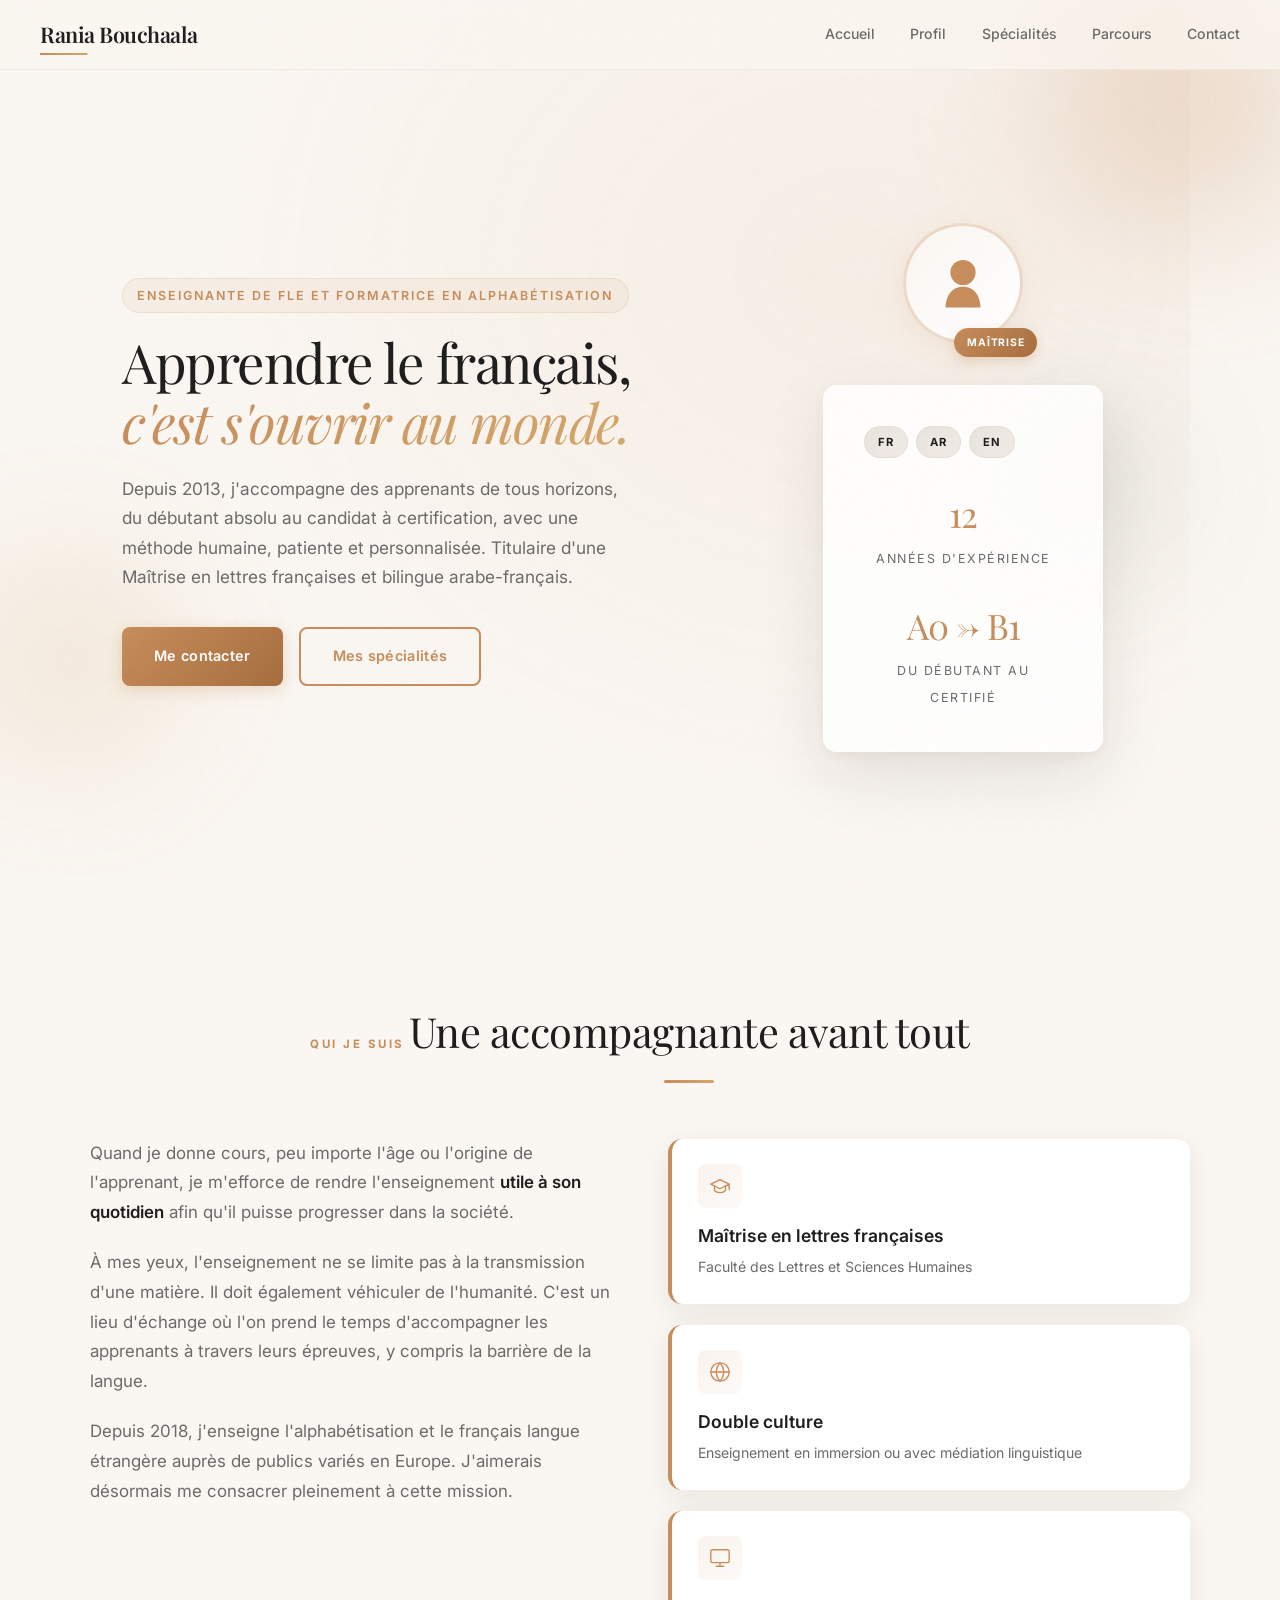
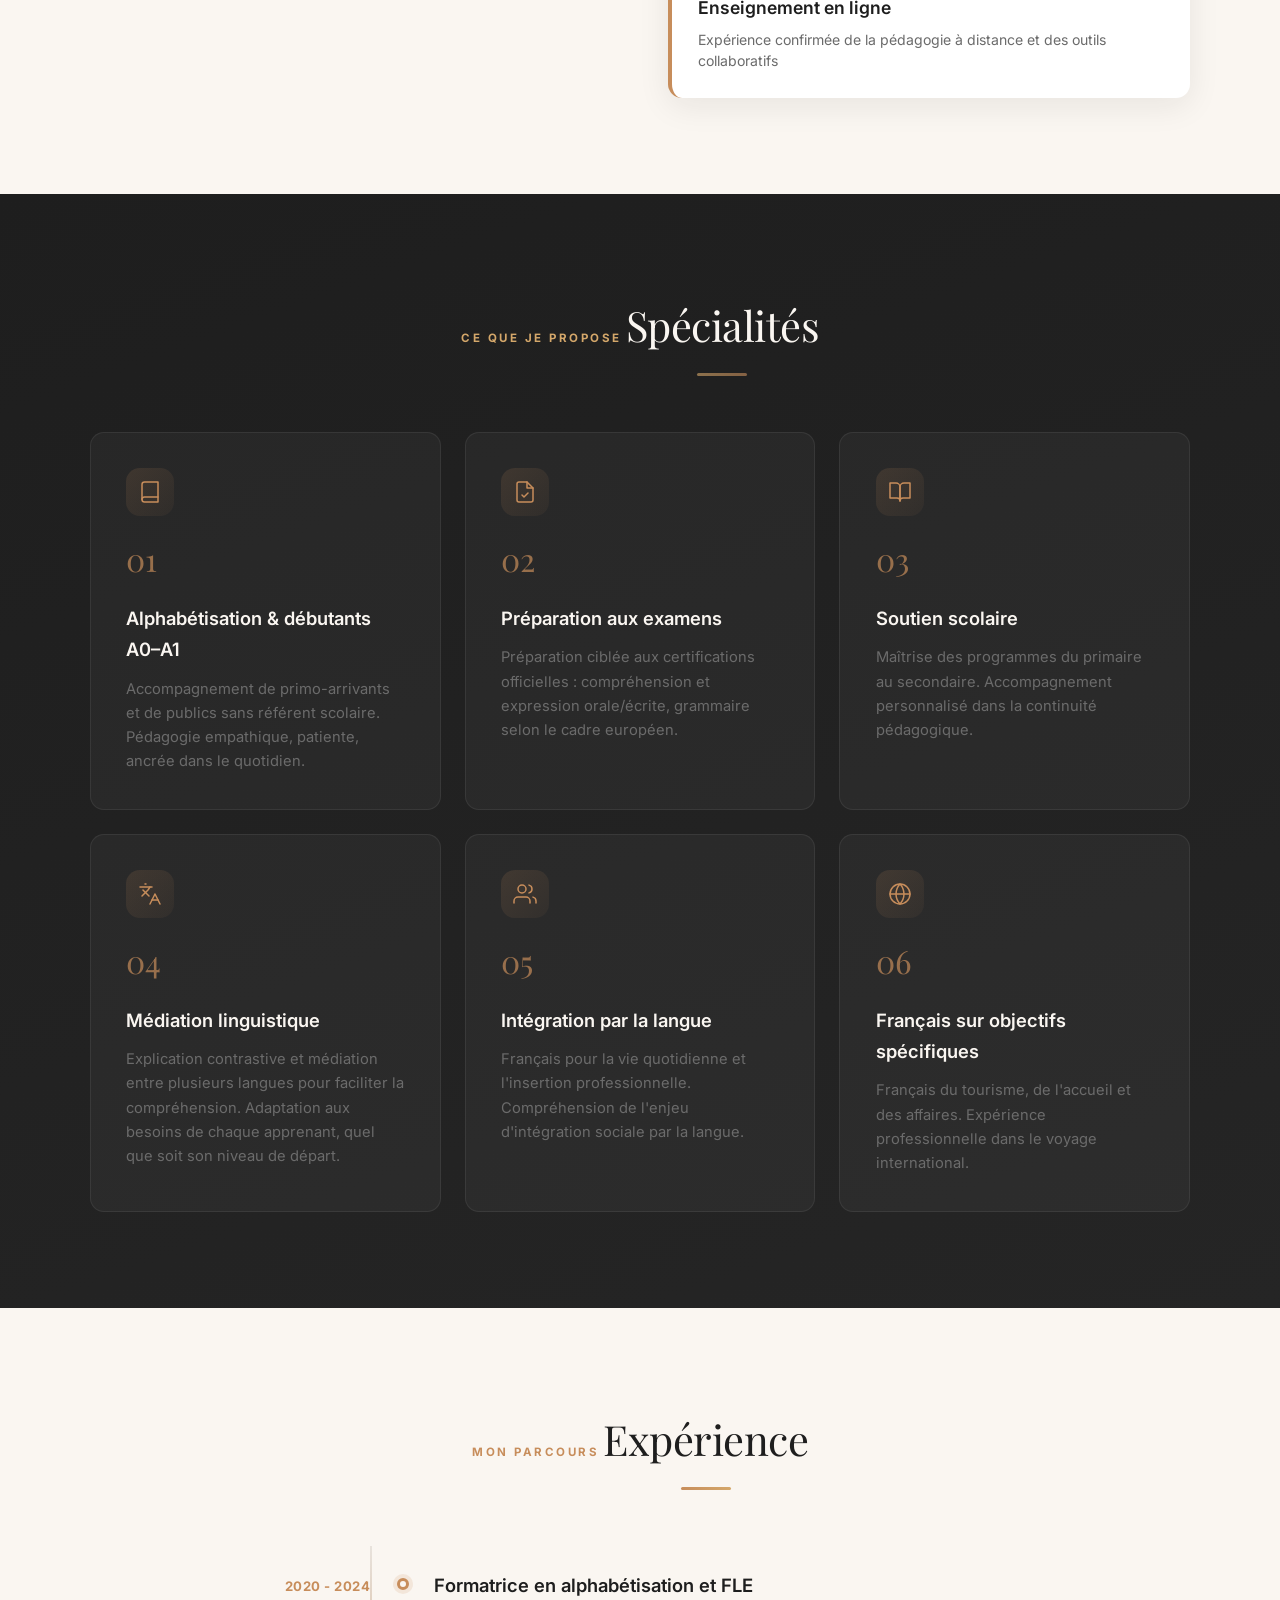
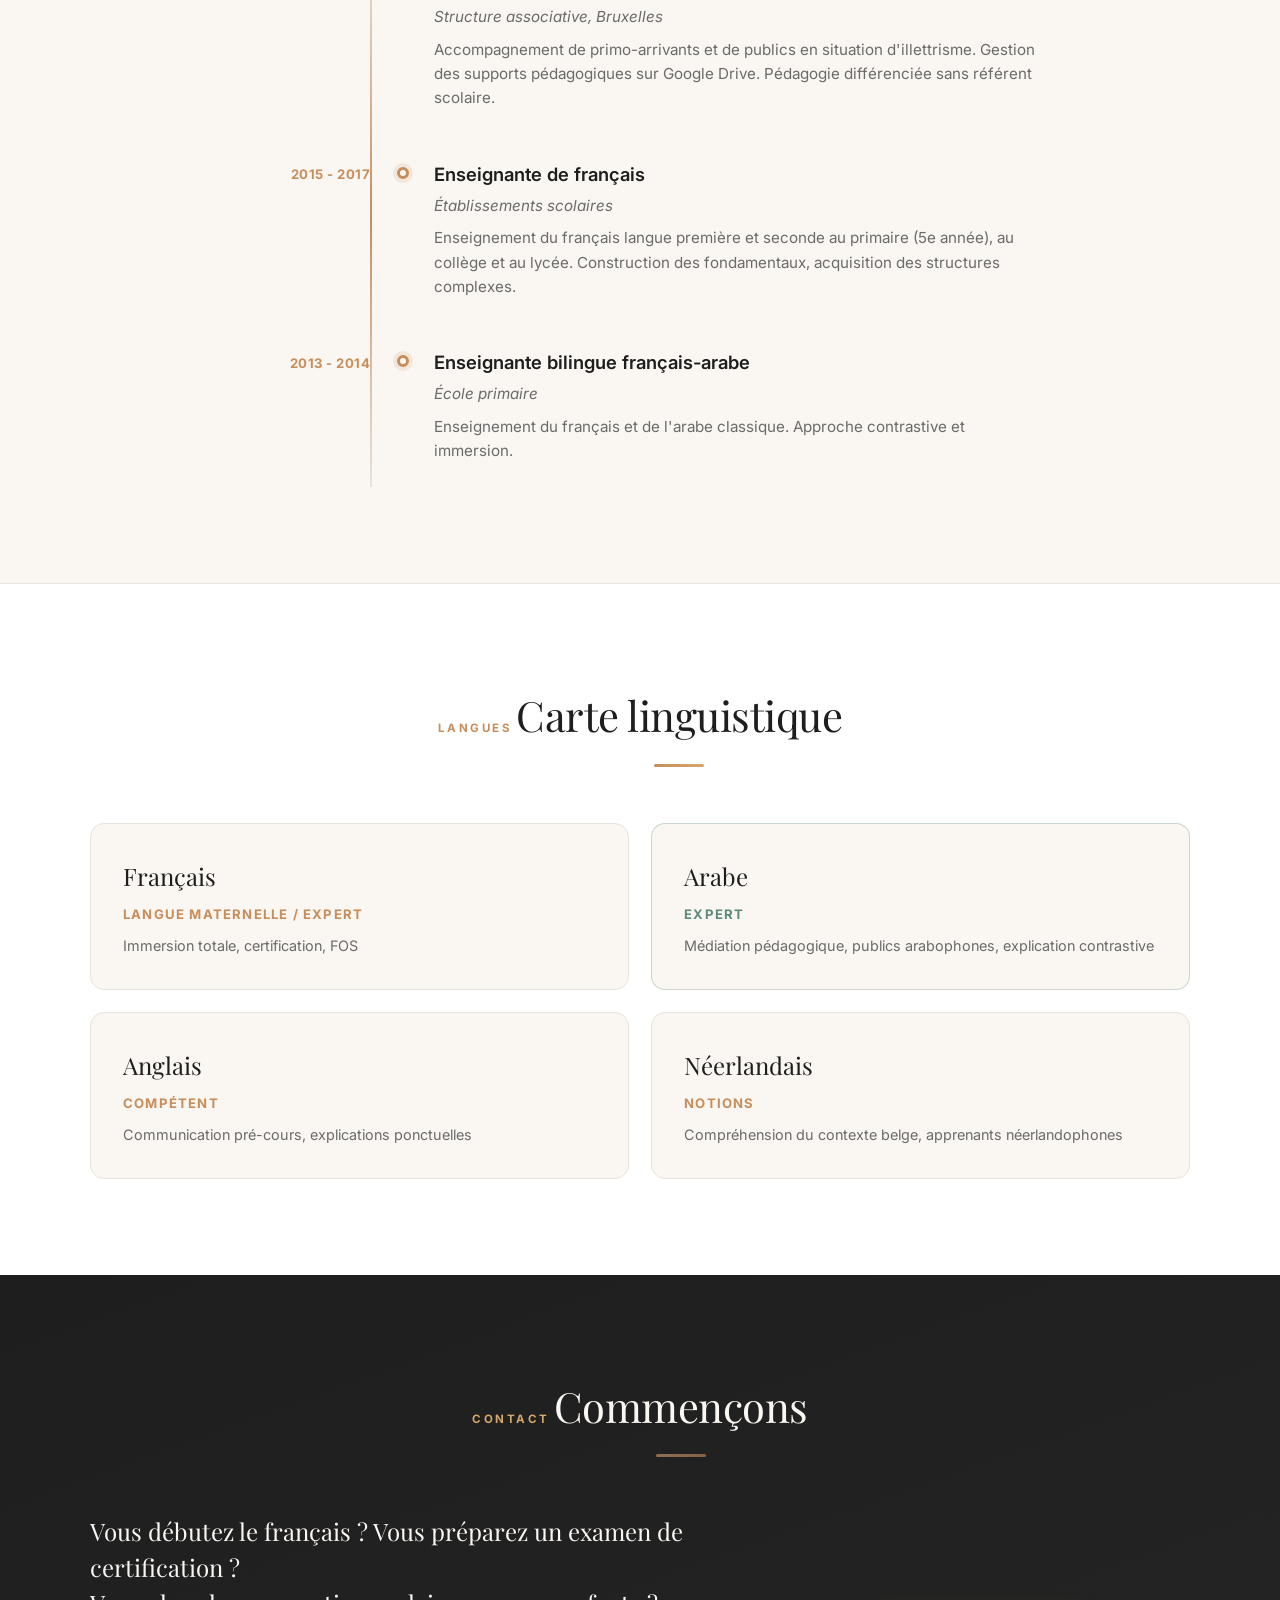
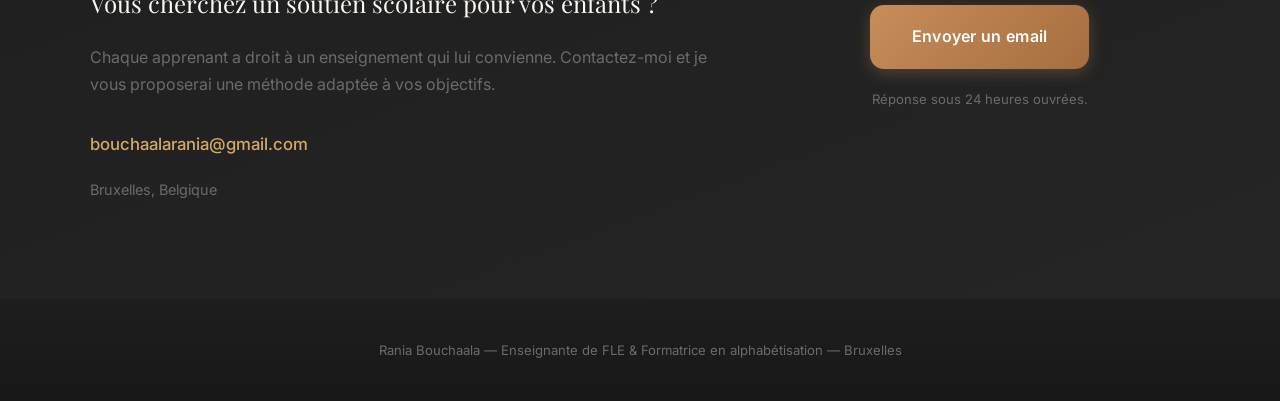
==== index.html @ ceecc2be "Initial commit: site de candidature FLE" ====
<!DOCTYPE html>
<html lang="fr">
<head>
  <meta charset="UTF-8">
  <meta name="viewport" content="width=device-width, initial-scale=1.0">
  <title>Rania Bouchaala | Enseignante FLE & Alphabétisation</title>
  <link rel="stylesheet" href="style.css">
  <link rel="preconnect" href="https://fonts.googleapis.com">
  <link href="https://fonts.googleapis.com/css2?family=Playfair+Display:ital,wght@0,400;0,600;1,400&family=Inter:wght@300;400;500;600;700&display=swap" rel="stylesheet">
</head>
<body>

  <!-- Formes organiques décoratives -->
  <div class="shape shape-1"></div>
  <div class="shape shape-2"></div>
  <div class="shape shape-3"></div>

  <!-- Navigation -->
  <nav class="nav">
    <div class="nav-brand">Rania Bouchaala</div>
    <ul class="nav-links">
      <li><a href="#accueil">Accueil</a></li>
      <li><a href="#profil">Profil</a></li>
      <li><a href="#specialites">Spécialités</a></li>
      <li><a href="#parcours">Parcours</a></li>
      <li><a href="#contact">Contact</a></li>
    </ul>
    <button class="nav-toggle" aria-label="Menu">☰</button>
  </nav>

  <!-- Hero -->
  <header class="hero" id="accueil">
    <div class="hero-content">
      <p class="hero-label">Enseignante de FLE et formatrice en alphabétisation</p>
      <h1 class="hero-title">
        Apprendre le français,<br>
        <span class="hero-accent">c'est s'ouvrir au monde.</span>
      </h1>
      <p class="hero-desc">
        Depuis 2013, j'accompagne des apprenants de tous horizons, du débutant absolu au candidat à certification,
        avec une méthode humaine, patiente et personnalisée. Titulaire d'une Maîtrise en lettres françaises et bilingue arabe-français.
      </p>
      <div class="hero-cta">
        <a href="#contact" class="btn btn-primary">Me contacter</a>
        <a href="#specialites" class="btn btn-secondary">Mes spécialités</a>
      </div>
    </div>
    <div class="hero-visual">
      <div class="avatar-ring">
        <div class="avatar-inner">
          <svg viewBox="0 0 100 100" fill="none" xmlns="http://www.w3.org/2000/svg"><circle cx="50" cy="35" r="18" fill="var(--c-terre)"/><path d="M25 85c0-18 11-30 25-30s25 12 25 30" fill="var(--c-terre)"/></svg>
        </div>
        <div class="avatar-badge">Maîtrise</div>
      </div>
      <div class="hero-card">
        <div class="hero-card-lang">
          <span class="lang-tag">FR</span>
          <span class="lang-tag">AR</span>
          <span class="lang-tag">EN</span>
        </div>
        <div class="hero-card-stat">
          <span class="stat-num">12</span>
          <span class="stat-label">années d'expérience</span>
        </div>
        <div class="hero-card-stat">
          <span class="stat-num">A0 → B1</span>
          <span class="stat-label">du débutant au certifié</span>
        </div>
      </div>
    </div>
  </header>

  <!-- Profil -->
  <section class="section section-light" id="profil">
    <div class="container">
      <div class="section-header">
        <span class="section-tag">Qui je suis</span>
        <h2 class="section-title">Une accompagnante avant tout</h2>
      </div>
      <div class="profil-grid">
        <div class="profil-text">
          <p>
            Quand je donne cours, peu importe l'âge ou l'origine de l'apprenant, je m'efforce de rendre l'enseignement
            <strong>utile à son quotidien</strong> afin qu'il puisse progresser dans la société.
          </p>
          <p>
            À mes yeux, l'enseignement ne se limite pas à la transmission d'une matière. Il doit également véhiculer de l'humanité.
            C'est un lieu d'échange où l'on prend le temps d'accompagner les apprenants à travers leurs épreuves,
            y compris la barrière de la langue.
          </p>
          <p>
            Depuis 2018, j'enseigne l'alphabétisation et le français langue étrangère auprès de publics variés en Europe.
            J'aimerais désormais me consacrer pleinement à cette mission.
          </p>
        </div>
        <div class="profil-highlights">
          <div class="highlight-card">
            <div class="highlight-icon">
            <svg viewBox="0 0 24 24" fill="none" stroke="currentColor" stroke-width="1.5" stroke-linecap="round" stroke-linejoin="round"><path d="M22 10v6M2 10l10-5 10 5-10 5z"/><path d="M6 12v5c3 3 9 3 12 0v-5"/></svg>
          </div>
            <h3>Maîtrise en lettres françaises</h3>
            <p>Faculté des Lettres et Sciences Humaines</p>
          </div>
          <div class="highlight-card">
            <div class="highlight-icon">
            <svg viewBox="0 0 24 24" fill="none" stroke="currentColor" stroke-width="1.5" stroke-linecap="round" stroke-linejoin="round"><circle cx="12" cy="12" r="10"/><path d="M2 12h20"/><path d="M12 2a15.3 15.3 0 0 1 4 10 15.3 15.3 0 0 1-4 10 15.3 15.3 0 0 1-4-10 15.3 15.3 0 0 1 4-10z"/></svg>
          </div>
            <h3>Double culture</h3>
            <p>Enseignement en immersion ou avec médiation linguistique</p>
          </div>
          <div class="highlight-card">
            <div class="highlight-icon">
            <svg viewBox="0 0 24 24" fill="none" stroke="currentColor" stroke-width="1.5" stroke-linecap="round" stroke-linejoin="round"><rect x="2" y="3" width="20" height="14" rx="2"/><path d="M8 21h8"/><path d="M12 17v4"/></svg>
          </div>
            <h3>Enseignement en ligne</h3>
            <p>Expérience confirmée de la pédagogie à distance et des outils collaboratifs</p>
          </div>
        </div>
      </div>
    </div>
  </section>

  <!-- Spécialités -->
  <section class="section section-dark" id="specialites">
    <div class="container">
      <div class="section-header">
        <span class="section-tag section-tag-light">Ce que je propose</span>
        <h2 class="section-title section-title-light">Spécialités</h2>
      </div>
      <div class="specs-grid">
        <div class="spec-card">
          <div class="spec-icon"><svg viewBox="0 0 24 24" fill="none" stroke="currentColor" stroke-width="1.5" stroke-linecap="round" stroke-linejoin="round"><path d="M4 19.5A2.5 2.5 0 0 1 6.5 17H20"/><path d="M6.5 2H20v20H6.5A2.5 2.5 0 0 1 4 19.5v-15A2.5 2.5 0 0 1 6.5 2z"/></svg></div>
          <div class="spec-num">01</div>
          <h3>Alphabétisation & débutants A0–A1</h3>
          <p>Accompagnement de primo-arrivants et de publics sans référent scolaire. Pédagogie empathique, patiente, ancrée dans le quotidien.</p>
        </div>
        <div class="spec-card">
          <div class="spec-icon"><svg viewBox="0 0 24 24" fill="none" stroke="currentColor" stroke-width="1.5" stroke-linecap="round" stroke-linejoin="round"><path d="M14 2H6a2 2 0 0 0-2 2v16a2 2 0 0 0 2 2h12a2 2 0 0 0 2-2V8z"/><polyline points="14 2 14 8 20 8"/><path d="M9 15l2 2 4-4"/></svg></div>
          <div class="spec-num">02</div>
          <h3>Préparation aux examens</h3>
          <p>Préparation ciblée aux certifications officielles : compréhension et expression orale/écrite, grammaire selon le cadre européen.</p>
        </div>
        <div class="spec-card">
          <div class="spec-icon"><svg viewBox="0 0 24 24" fill="none" stroke="currentColor" stroke-width="1.5" stroke-linecap="round" stroke-linejoin="round"><path d="M2 3h6a4 4 0 0 1 4 4v14a3 3 0 0 0-3-3H2z"/><path d="M22 3h-6a4 4 0 0 0-4 4v14a3 3 0 0 1 3-3h7z"/></svg></div>
          <div class="spec-num">03</div>
          <h3>Soutien scolaire</h3>
          <p>Maîtrise des programmes du primaire au secondaire. Accompagnement personnalisé dans la continuité pédagogique.</p>
        </div>
        <div class="spec-card">
          <div class="spec-icon"><svg viewBox="0 0 24 24" fill="none" stroke="currentColor" stroke-width="1.5" stroke-linecap="round" stroke-linejoin="round"><path d="M5 8l6 6"/><path d="M4 14l6-6 2-3"/><path d="M2 5h12"/><path d="M7 2h1"/><path d="M22 22l-5-10-5 10"/><path d="M14 18h6"/></svg></div>
          <div class="spec-num">04</div>
          <h3>Médiation linguistique</h3>
          <p>Explication contrastive et médiation entre plusieurs langues pour faciliter la compréhension. Adaptation aux besoins de chaque apprenant, quel que soit son niveau de départ.</p>
        </div>
        <div class="spec-card">
          <div class="spec-icon"><svg viewBox="0 0 24 24" fill="none" stroke="currentColor" stroke-width="1.5" stroke-linecap="round" stroke-linejoin="round"><path d="M17 21v-2a4 4 0 0 0-4-4H5a4 4 0 0 0-4 4v2"/><circle cx="9" cy="7" r="4"/><path d="M23 21v-2a4 4 0 0 0-3-3.87"/><path d="M16 3.13a4 4 0 0 1 0 7.75"/></svg></div>
          <div class="spec-num">05</div>
          <h3>Intégration par la langue</h3>
          <p>Français pour la vie quotidienne et l'insertion professionnelle. Compréhension de l'enjeu d'intégration sociale par la langue.</p>
        </div>
        <div class="spec-card">
          <div class="spec-icon"><svg viewBox="0 0 24 24" fill="none" stroke="currentColor" stroke-width="1.5" stroke-linecap="round" stroke-linejoin="round"><circle cx="12" cy="12" r="10"/><path d="M2 12h20"/><path d="M12 2a15.3 15.3 0 0 1 4 10 15.3 15.3 0 0 1-4 10 15.3 15.3 0 0 1-4-10 15.3 15.3 0 0 1 4-10z"/></svg></div>
          <div class="spec-num">06</div>
          <h3>Français sur objectifs spécifiques</h3>
          <p>Français du tourisme, de l'accueil et des affaires. Expérience professionnelle dans le voyage international.</p>
        </div>
      </div>
    </div>
  </section>

  <!-- Parcours -->
  <section class="section section-light" id="parcours">
    <div class="container">
      <div class="section-header">
        <span class="section-tag">Mon parcours</span>
        <h2 class="section-title">Expérience</h2>
      </div>
      <div class="timeline">
        <div class="timeline-item">
          <div class="timeline-date">2020 - 2024</div>
          <div class="timeline-content">
            <h3>Formatrice en alphabétisation et FLE</h3>
            <p class="timeline-place">Structure associative, Bruxelles</p>
            <p>Accompagnement de primo-arrivants et de publics en situation d'illettrisme. Gestion des supports pédagogiques sur Google Drive. Pédagogie différenciée sans référent scolaire.</p>
          </div>
        </div>
        <div class="timeline-item">
          <div class="timeline-date">2015 - 2017</div>
          <div class="timeline-content">
            <h3>Enseignante de français</h3>
            <p class="timeline-place">Établissements scolaires</p>
            <p>Enseignement du français langue première et seconde au primaire (5e année), au collège et au lycée. Construction des fondamentaux, acquisition des structures complexes.</p>
          </div>
        </div>
        <div class="timeline-item">
          <div class="timeline-date">2013 - 2014</div>
          <div class="timeline-content">
            <h3>Enseignante bilingue français-arabe</h3>
            <p class="timeline-place">École primaire</p>
            <p>Enseignement du français et de l'arabe classique. Approche contrastive et immersion.</p>
          </div>
        </div>
      </div>
    </div>
  </section>

  <!-- Langues -->
  <section class="section section-alt" id="langues">
    <div class="container">
      <div class="section-header">
        <span class="section-tag">Langues</span>
        <h2 class="section-title">Carte linguistique</h2>
      </div>
      <div class="lang-grid">
        <div class="lang-card lang-native">
          <div class="lang-name">Français</div>
          <div class="lang-level">Langue maternelle / Expert</div>
          <div class="lang-use">Immersion totale, certification, FOS</div>
        </div>
        <div class="lang-card lang-bonus">
          <div class="lang-name">Arabe</div>
          <div class="lang-level">Expert</div>
          <div class="lang-use">Médiation pédagogique, publics arabophones, explication contrastive</div>
        </div>
        <div class="lang-card">
          <div class="lang-name">Anglais</div>
          <div class="lang-level">Compétent</div>
          <div class="lang-use">Communication pré-cours, explications ponctuelles</div>
        </div>
        <div class="lang-card">
          <div class="lang-name">Néerlandais</div>
          <div class="lang-level">Notions</div>
          <div class="lang-use">Compréhension du contexte belge, apprenants néerlandophones</div>
        </div>
      </div>
    </div>
  </section>

  <!-- Contact -->
  <section class="section section-dark" id="contact">
    <div class="container">
      <div class="section-header">
        <span class="section-tag section-tag-light">Contact</span>
        <h2 class="section-title section-title-light">Commençons</h2>
      </div>
      <div class="contact-grid">
        <div class="contact-info">
          <p class="contact-lead">
            Vous débutez le français ? Vous préparez un examen de certification ?<br>
            Vous cherchez un soutien scolaire pour vos enfants ?
          </p>
          <p class="contact-body">
            Chaque apprenant a droit à un enseignement qui lui convienne. Contactez-moi
            et je vous proposerai une méthode adaptée à vos objectifs.
          </p>
          <div class="contact-details">
            <a href="mailto:bouchaalarania@gmail.com" class="contact-link">bouchaalarania@gmail.com</a>
            <span class="contact-location">Bruxelles, Belgique</span>
          </div>
        </div>
        <div class="contact-cta">
          <a href="mailto:bouchaalarania@gmail.com" class="btn btn-primary btn-large">Envoyer un email</a>
          <p class="contact-note">Réponse sous 24 heures ouvrées.</p>
        </div>
      </div>
    </div>
  </section>

  <footer class="footer">
    <p>Rania Bouchaala — Enseignante de FLE & Formatrice en alphabétisation — Bruxelles</p>
  </footer>

  <script src="script.js"></script>
</body>
</html>
---- style.css ----
/* ============================================
   DESIGN SYSTEM v2 — Rania Bouchaala FLE
   Direction : Chaleureux, académique, ouvert
   Palette : Ocre, terre, crème, charbon
   Améliorations : animations, glassmorphism,
   ombres teintées, micro-interactions, focus
   ============================================ */

/* --- Variables --- */
:root {
  --c-creme:      #FAF6F1;
  --c-blanc:      #FFFFFF;
  --c-terre:      #C78D5B;
  --c-terre-dark: #A66D3E;
  --c-ocre:       #D4A76A;
  --c-charbon:    #1E1E1E;
  --c-gris:       #6B6B6B;
  --c-gris-light: #E8E3DD;
  --c-arabe:      #5B8C7A;

  --font-serif:   'Playfair Display', Georgia, serif;
  --font-sans:    'Inter', system-ui, sans-serif;

  --radius:       14px;
  --radius-sm:    8px;
  --shadow:       0 8px 32px rgba(30,30,30,0.08);
  --shadow-hover: 0 16px 48px rgba(199,141,91,0.15);
  --shadow-dark:  0 8px 32px rgba(0,0,0,0.25);
  --max-w:        1100px;

  --ease-out:     cubic-bezier(0.25, 1, 0.5, 1);
  --ease-spring:  cubic-bezier(0.34, 1.56, 0.64, 1);
}

/* --- Reset & base --- */
*, *::before, *::after { box-sizing: border-box; margin: 0; padding: 0; }
html { scroll-behavior: smooth; }
body {
  font-family: var(--font-sans);
  color: var(--c-charbon);
  background: var(--c-creme);
  line-height: 1.7;
  font-size: 16px;
  -webkit-font-smoothing: antialiased;
  -moz-osx-font-smoothing: grayscale;
}
body::before {
  content: ''; position: fixed; top: 0; left: 0; width: 100%; height: 100%;
  background-image: url("data:image/svg+xml,%3Csvg viewBox='0 0 256 256' xmlns='http://www.w3.org/2000/svg'%3E%3Cfilter id='n'%3E%3CfeTurbulence type='fractalNoise' baseFrequency='0.65' numOctaves='3' stitchTiles='stitch'/%3E%3C/filter%3E%3Crect width='100%25' height='100%25' filter='url(%23n)' opacity='0.03'/%3E%3C/svg%3E");
  pointer-events: none; z-index: 9999; opacity: 0.4;
}
img { max-width: 100%; display: block; }
a { color: inherit; text-decoration: none; }
ul { list-style: none; }

/* Séparateurs de section */
.section-light + .section-alt,
.section-alt + .section-light { border-top: 1px solid var(--c-gris-light); }

/* --- Animations d'entrée (utilisées par le JS) --- */
.fade-in {
  opacity: 0;
  transform: translateY(30px);
  transition: opacity 0.8s var(--ease-out), transform 0.8s var(--ease-out);
}
.fade-in.visible { opacity: 1; transform: translateY(0); }

.stagger-1 { transition-delay: 0.1s; }
.stagger-2 { transition-delay: 0.2s; }
.stagger-3 { transition-delay: 0.3s; }
.stagger-4 { transition-delay: 0.4s; }
.stagger-5 { transition-delay: 0.5s; }

/* --- Navigation (glassmorphism amélioré) --- */
.nav {
  position: fixed; top: 0; left: 0; width: 100%; z-index: 100;
  display: flex; align-items: center; justify-content: space-between;
  padding: 1rem 2.5rem;
  background: rgba(250,246,241,0.75);
  backdrop-filter: blur(16px) saturate(1.4);
  -webkit-backdrop-filter: blur(16px) saturate(1.4);
  border-bottom: 1px solid rgba(232,227,221,0.6);
  transition: box-shadow 0.3s, background 0.3s;
}
.nav.scrolled {
  background: rgba(250,246,241,0.92);
  box-shadow: 0 2px 20px rgba(30,30,30,0.06);
}
.nav-brand {
  font-family: var(--font-serif); font-size: 1.35rem; font-weight: 600;
  color: var(--c-charbon); letter-spacing: -0.5px;
  position: relative;
}
.nav-brand::after {
  content: ''; position: absolute; bottom: -2px; left: 0; width: 100%; height: 2px;
  background: linear-gradient(90deg, var(--c-terre), var(--c-ocre));
  transform: scaleX(0.3); transform-origin: left;
  transition: transform 0.4s var(--ease-out);
}
.nav-brand:hover::after { transform: scaleX(1); }

.nav-links { display: flex; gap: 2.2rem; align-items: center; }
.nav-links a {
  font-size: 0.88rem; font-weight: 500; color: var(--c-gris);
  position: relative; transition: color 0.3s var(--ease-out);
  padding: 0.4rem 0;
}
.nav-links a::after {
  content: ''; position: absolute; bottom: 0; left: 0; width: 0; height: 2px;
  background: linear-gradient(90deg, var(--c-terre), var(--c-ocre));
  border-radius: 2px;
  transition: width 0.35s var(--ease-out);
}
.nav-links a:hover,
.nav-links a:focus-visible { color: var(--c-terre); outline: none; }
.nav-links a:hover::after,
.nav-links a:focus-visible::after { width: 100%; }

.nav-toggle { display: none; font-size: 1.5rem; background: none; border: none; cursor: pointer; color: var(--c-charbon); }

/* --- Formes organiques décoratives --- */
.shape {
  position: fixed; border-radius: 50%; filter: blur(60px);
  pointer-events: none; z-index: -1; opacity: 0.35;
  animation: floatShape 20s ease-in-out infinite;
}
.shape-1 {
  width: 400px; height: 400px;
  background: radial-gradient(circle, var(--c-terre), transparent 70%);
  top: -100px; right: -100px; animation-delay: 0s;
}
.shape-2 {
  width: 300px; height: 300px;
  background: radial-gradient(circle, var(--c-ocre), transparent 70%);
  bottom: 10%; left: -80px; animation-delay: -7s;
  opacity: 0.25;
}
.shape-3 {
  width: 250px; height: 250px;
  background: radial-gradient(circle, var(--c-arabe), transparent 70%);
  top: 40%; right: 5%; animation-delay: -14s;
  opacity: 0.15;
}
@keyframes floatShape {
  0%, 100% { transform: translate(0, 0) scale(1); }
  33% { transform: translate(30px, -20px) scale(1.05); }
  66% { transform: translate(-20px, 15px) scale(0.95); }
}

/* --- Avatar stylisé --- */
.avatar-ring {
  position: relative; width: 140px; height: 140px; margin: 0 auto 2rem;
  display: flex; align-items: center; justify-content: center;
}
.avatar-inner {
  width: 120px; height: 120px; border-radius: 50%;
  background: linear-gradient(135deg, var(--c-creme), var(--c-blanc));
  border: 3px solid rgba(199,141,91,0.3);
  display: flex; align-items: center; justify-content: center;
  overflow: hidden; box-shadow: 0 8px 32px rgba(199,141,91,0.15);
  transition: transform 0.5s var(--ease-out), box-shadow 0.5s;
}
.avatar-inner svg { width: 70px; height: 70px; }
.avatar-inner:hover { transform: scale(1.05); box-shadow: 0 12px 40px rgba(199,141,91,0.25); }
.avatar-badge {
  position: absolute; bottom: -4px; right: -4px;
  background: linear-gradient(135deg, var(--c-terre), var(--c-terre-dark));
  color: var(--c-blanc); font-size: 0.65rem; font-weight: 700;
  text-transform: uppercase; letter-spacing: 0.8px;
  padding: 0.35rem 0.8rem; border-radius: 20px;
  box-shadow: 0 4px 12px rgba(199,141,91,0.3);
  animation: pulseBadge 3s ease-in-out infinite;
}
@keyframes pulseBadge {
  0%, 100% { transform: scale(1); }
  50% { transform: scale(1.05); }
}

/* --- Hero (gradient subtil + animations) --- */
.hero {
  min-height: 100vh; display: flex; align-items: center; justify-content: center;
  padding: 8rem 2rem 4rem; gap: 4rem; max-width: var(--max-w); margin: 0 auto;
  position: relative;
}
.hero::before {
  content: ''; position: absolute; top: 0; left: 50%; transform: translateX(-50%);
  width: 100%; max-width: 1400px; height: 100%;
  background: radial-gradient(ellipse at 70% 30%, rgba(199,141,91,0.07) 0%, transparent 60%);
  pointer-events: none; z-index: -1;
}
.hero-content { flex: 1.2; }
.hero-label {
  display: inline-block; font-size: 0.78rem; font-weight: 600; text-transform: uppercase;
  letter-spacing: 2px; color: var(--c-terre); margin-bottom: 1.2rem;
  padding: 0.35rem 0.9rem; border-radius: 20px;
  background: rgba(199,141,91,0.08); border: 1px solid rgba(199,141,91,0.15);
  opacity: 0; transform: translateY(20px);
  animation: heroReveal 0.8s var(--ease-out) 0.2s forwards;
}
.hero-title {
  font-family: var(--font-serif); font-size: 3.4rem; font-weight: 400;
  line-height: 1.1; letter-spacing: -1.5px; margin-bottom: 1.4rem;
  opacity: 0; transform: translateY(30px);
  animation: heroReveal 1s var(--ease-out) 0.4s forwards;
}
.hero-accent {
  color: var(--c-terre); font-style: italic;
  background: linear-gradient(120deg, var(--c-terre) 0%, var(--c-ocre) 100%);
  -webkit-background-clip: text;
  background-clip: text;
  -webkit-text-fill-color: transparent;
}
.hero-desc {
  font-size: 1.08rem; color: var(--c-gris); max-width: 520px; margin-bottom: 2.2rem; line-height: 1.7;
  opacity: 0; transform: translateY(20px);
  animation: heroReveal 0.8s var(--ease-out) 0.7s forwards;
}
.hero-cta {
  display: flex; gap: 1rem; flex-wrap: wrap;
  opacity: 0; transform: translateY(20px);
  animation: heroReveal 0.8s var(--ease-out) 0.9s forwards;
}
@keyframes heroReveal {
  to { opacity: 1; transform: translateY(0); }
}

.hero-visual {
  flex: 0.8; display: flex; justify-content: center; flex-direction: column; align-items: center;
  opacity: 0; transform: translateY(40px) scale(0.95);
  animation: heroVisualIn 1.2s var(--ease-out) 0.5s forwards;
}
@keyframes heroVisualIn {
  to { opacity: 1; transform: translateY(0) scale(1); }
}

.hero-card {
  background: rgba(255,255,255,0.85); border-radius: var(--radius);
  padding: 2.5rem; width: 280px;
  display: flex; flex-direction: column; gap: 1.6rem;
  backdrop-filter: blur(12px);
  border: 1px solid rgba(255,255,255,0.6);
  box-shadow: 0 24px 64px rgba(30,30,30,0.1), 0 4px 12px rgba(199,141,91,0.08);
  transition: transform 0.5s var(--ease-out), box-shadow 0.5s var(--ease-out);
}
.hero-card:hover {
  transform: translateY(-6px) rotate(1deg);
  box-shadow: 0 32px 80px rgba(30,30,30,0.12), 0 6px 16px rgba(199,141,91,0.12);
}
.hero-card-lang { display: flex; gap: 0.5rem; }
.lang-tag {
  font-size: 0.7rem; font-weight: 700; text-transform: uppercase; letter-spacing: 1.2px;
  padding: 0.35rem 0.8rem; border-radius: 20px;
  background: linear-gradient(135deg, var(--c-gris-light), #f0ebe5);
  color: var(--c-charbon); border: 1px solid rgba(199,141,91,0.1);
  transition: transform 0.2s var(--ease-spring), box-shadow 0.2s;
}
.lang-tag:hover { transform: scale(1.08); box-shadow: 0 2px 8px rgba(199,141,91,0.15); }
.hero-card-stat { text-align: center; }
.stat-num { display: block; font-family: var(--font-serif); font-size: 2.2rem; color: var(--c-terre); letter-spacing: -1px; }
.stat-label { font-size: 0.78rem; color: var(--c-gris); text-transform: uppercase; letter-spacing: 1.5px; margin-top: 0.3rem; }

/* --- Boutons (interactions enrichies) --- */
.btn {
  display: inline-flex; align-items: center; justify-content: center; gap: 0.5rem;
  padding: 0.95rem 2rem; border-radius: var(--radius-sm);
  font-size: 0.9rem; font-weight: 600; letter-spacing: 0.3px;
  transition: all 0.35s var(--ease-out); cursor: pointer; border: none;
  position: relative; overflow: hidden;
}
.btn::before {
  content: ''; position: absolute; top: 0; left: 0; width: 100%; height: 100%;
  background: linear-gradient(120deg, transparent, rgba(255,255,255,0.2), transparent);
  transform: translateX(-100%);
  transition: transform 0.6s var(--ease-out);
}
.btn:hover::before { transform: translateX(100%); }
.btn:hover { transform: translateY(-3px); }
.btn:focus-visible { outline: 2px solid var(--c-terre); outline-offset: 3px; }

.btn-primary {
  background: linear-gradient(135deg, var(--c-terre), var(--c-terre-dark));
  color: var(--c-blanc); box-shadow: 0 4px 16px rgba(199,141,91,0.3);
}
.btn-primary:hover { box-shadow: 0 8px 28px rgba(199,141,91,0.4); }

.btn-secondary {
  background: transparent; color: var(--c-terre);
  border: 2px solid var(--c-terre);
}
.btn-secondary:hover { background: var(--c-terre); color: var(--c-blanc); box-shadow: 0 4px 16px rgba(199,141,91,0.2); }

.btn-large { padding: 1.15rem 2.6rem; font-size: 1rem; border-radius: var(--radius); }

/* --- Sections (espaces et séparateurs) --- */
.section { padding: 6rem 2rem; position: relative; }
.section-light { background: var(--c-creme); }
.section-dark {
  background: linear-gradient(160deg, #1E1E1E 0%, #252525 100%);
  color: var(--c-creme);
}
.section-alt { background: var(--c-blanc); }
.container { max-width: var(--max-w); margin: 0 auto; }

.section-header { text-align: center; margin-bottom: 3.5rem; }
.section-tag {
  display: inline-block; font-size: 0.72rem; font-weight: 700; text-transform: uppercase;
  letter-spacing: 2.5px; color: var(--c-terre); margin-bottom: 0.8rem;
}
.section-tag-light { color: var(--c-ocre); }
.section-title {
  font-family: var(--font-serif); font-size: 2.6rem; font-weight: 400; letter-spacing: -0.5px;
  position: relative; display: inline-block;
}
.section-title::after {
  content: ''; display: block; width: 50px; height: 3px;
  background: linear-gradient(90deg, var(--c-terre), var(--c-ocre));
  border-radius: 3px; margin: 0.8rem auto 0;
}
.section-title-light { color: var(--c-creme); }
.section-title-light::after { background: linear-gradient(90deg, var(--c-ocre), var(--c-terre)); opacity: 0.6; }

/* --- Profil (grille + cartes) --- */
.profil-grid { display: grid; grid-template-columns: 1fr 1fr; gap: 3.5rem; align-items: start; }
.profil-text p { margin-bottom: 1.3rem; font-size: 1.06rem; color: var(--c-gris); line-height: 1.75; }
.profil-text p strong { color: var(--c-charbon); font-weight: 600; }
.profil-highlights { display: flex; flex-direction: column; gap: 1.3rem; }
.highlight-card {
  background: var(--c-blanc); border-radius: var(--radius); padding: 1.6rem;
  border-left: 4px solid var(--c-terre);
  box-shadow: var(--shadow);
  transition: transform 0.4s var(--ease-out), box-shadow 0.4s var(--ease-out);
}
.highlight-card:hover {
  transform: translateX(6px) translateY(-2px);
  box-shadow: var(--shadow-hover);
}
.highlight-icon {
  width: 44px; height: 44px; margin-bottom: 0.8rem;
  display: flex; align-items: center; justify-content: center;
  background: linear-gradient(135deg, rgba(199,141,91,0.1), rgba(199,141,91,0.05));
  border-radius: var(--radius-sm); color: var(--c-terre);
  transition: transform 0.4s var(--ease-out), background 0.4s;
}
.highlight-icon svg { width: 22px; height: 22px; }
.highlight-card:hover .highlight-icon {
  transform: rotate(-5deg) scale(1.1);
  background: linear-gradient(135deg, var(--c-terre), var(--c-terre-dark));
  color: var(--c-blanc);
}
.highlight-card h3 { font-size: 1.1rem; font-weight: 600; margin-bottom: 0.35rem; color: var(--c-charbon); }
.highlight-card p { font-size: 0.88rem; color: var(--c-gris); line-height: 1.55; }

/* --- Spécialités (cartes avec hover riche) --- */
.specs-grid { display: grid; grid-template-columns: repeat(3, 1fr); gap: 1.5rem; }
.spec-card {
  background: rgba(255,255,255,0.04);
  border: 1px solid rgba(255,255,255,0.07);
  border-radius: var(--radius); padding: 2.2rem;
  transition: all 0.4s var(--ease-out);
  position: relative; overflow: hidden;
}
.spec-card::before {
  content: ''; position: absolute; top: 0; left: 0; width: 100%; height: 3px;
  background: linear-gradient(90deg, var(--c-terre), var(--c-ocre));
  transform: scaleX(0); transform-origin: left;
  transition: transform 0.4s var(--ease-out);
}
.spec-card:hover::before { transform: scaleX(1); }
.spec-card:hover {
  transform: translateY(-6px);
  background: rgba(255,255,255,0.07);
  border-color: rgba(255,255,255,0.12);
  box-shadow: 0 20px 48px rgba(0,0,0,0.15);
}
.spec-num {
  font-family: var(--font-serif); font-size: 2rem; color: var(--c-terre);
  margin-bottom: 1rem; display: block; opacity: 0.7;
  transition: opacity 0.3s, transform 0.3s var(--ease-out);
}
.spec-card:hover .spec-num { opacity: 1; transform: scale(1.1); }
.spec-icon {
  width: 48px; height: 48px; margin-bottom: 1rem;
  display: flex; align-items: center; justify-content: center;
  background: linear-gradient(135deg, rgba(199,141,91,0.15), rgba(199,141,91,0.05));
  border-radius: 14px; color: var(--c-terre);
  transition: all 0.4s var(--ease-out);
}
.spec-icon svg { width: 24px; height: 24px; }
.spec-card:hover .spec-icon {
  background: linear-gradient(135deg, var(--c-terre), var(--c-terre-dark));
  color: var(--c-blanc); transform: rotate(-8deg) scale(1.1);
  box-shadow: 0 8px 20px rgba(199,141,91,0.3);
}
.spec-card h3 { font-size: 1.15rem; font-weight: 600; margin-bottom: 0.7rem; color: var(--c-creme); }
.spec-card p { font-size: 0.92rem; color: var(--c-gris); line-height: 1.65; }

/* --- Timeline (connecteur vertical + points animés) --- */
.timeline { display: flex; flex-direction: column; gap: 0; max-width: 800px; margin: 0 auto; position: relative; }
.timeline::before {
  content: ''; position: absolute; left: 130px; top: 0; bottom: 0; width: 2px;
  background: linear-gradient(180deg, var(--c-gris-light), var(--c-terre) 50%, var(--c-gris-light));
}
.timeline-item {
  display: flex; gap: 2rem; align-items: flex-start; padding: 1.5rem 0;
  position: relative;
}
.timeline-date {
  flex: 0 0 130px; font-size: 0.82rem; font-weight: 700; color: var(--c-terre);
  text-align: right; padding-top: 0.3rem; letter-spacing: 0.5px;
}
.timeline-content {
  flex: 1; padding-left: 2rem; position: relative;
}
.timeline-content::before {
  content: ''; position: absolute; left: -5px; top: 0.5rem; width: 12px; height: 12px;
  background: var(--c-creme); border: 3px solid var(--c-terre); border-radius: 50%;
  box-shadow: 0 0 0 4px rgba(199,141,91,0.15);
  transition: all 0.3s var(--ease-spring);
}
.timeline-item:hover .timeline-content::before {
  background: var(--c-terre); box-shadow: 0 0 0 6px rgba(199,141,91,0.2);
  transform: scale(1.2);
}
.timeline-content h3 { font-size: 1.15rem; font-weight: 600; margin-bottom: 0.25rem; color: var(--c-charbon); }
.timeline-place { font-size: 0.85rem; color: var(--c-gris); margin-bottom: 0.5rem; font-style: italic; }
.timeline-content p { font-size: 0.95rem; color: var(--c-gris); line-height: 1.6; }

/* --- Langues (cartes avec accent coloré) --- */
.lang-grid { display: grid; grid-template-columns: repeat(2, 1fr); gap: 1.4rem; }
.lang-card {
  background: var(--c-creme); border-radius: var(--radius); padding: 2rem;
  border: 1px solid var(--c-gris-light);
  transition: all 0.4s var(--ease-out);
  position: relative;
}
.lang-card::after {
  content: ''; position: absolute; bottom: 0; left: 50%; transform: translateX(-50%) scaleX(0);
  width: 80%; height: 3px; border-radius: 3px;
  background: linear-gradient(90deg, var(--c-terre), var(--c-ocre));
  transition: transform 0.4s var(--ease-out);
}
.lang-card:hover::after { transform: translateX(-50%) scaleX(1); }
.lang-card:hover {
  box-shadow: var(--shadow-hover);
  transform: translateY(-4px);
  border-color: rgba(199,141,91,0.2);
}
.lang-name { font-family: var(--font-serif); font-size: 1.5rem; margin-bottom: 0.4rem; }
.lang-level { font-size: 0.82rem; font-weight: 700; color: var(--c-terre); text-transform: uppercase; letter-spacing: 1.2px; margin-bottom: 0.6rem; }
.lang-use { font-size: 0.9rem; color: var(--c-gris); line-height: 1.5; }
.lang-bonus { border-color: rgba(91,140,122,0.3); }
.lang-bonus::after { background: linear-gradient(90deg, var(--c-arabe), #7db5a3); }
.lang-bonus .lang-level { color: var(--c-arabe); }

/* --- Contact --- */
.contact-grid { display: grid; grid-template-columns: 1.2fr 0.8fr; gap: 3rem; align-items: center; }
.contact-lead { font-family: var(--font-serif); font-size: 1.5rem; color: var(--c-creme); margin-bottom: 1.4rem; line-height: 1.5; }
.contact-body { font-size: 1rem; color: var(--c-gris); margin-bottom: 2rem; line-height: 1.7; }
.contact-details { display: flex; flex-direction: column; gap: 0.7rem; }
.contact-link {
  font-size: 1.05rem; color: var(--c-ocre); font-weight: 500;
  transition: color 0.3s; position: relative; display: inline-block; width: fit-content;
}
.contact-link::after {
  content: ''; position: absolute; bottom: -3px; left: 0; width: 0; height: 2px;
  background: linear-gradient(90deg, var(--c-ocre), var(--c-terre));
  border-radius: 2px; transition: width 0.4s var(--ease-out);
}
.contact-link:hover { color: var(--c-creme); }
.contact-link:hover::after { width: 100%; }
.contact-location { font-size: 0.9rem; color: var(--c-gris); margin-top: 0.5rem; display: flex; align-items: center; gap: 0.4rem; }
.contact-cta { text-align: center; }
.contact-note { font-size: 0.82rem; color: var(--c-gris); margin-top: 1.2rem; }

/* --- Footer --- */
.footer {
  text-align: center; padding: 2.5rem 2rem; font-size: 0.82rem; color: var(--c-gris);
  background: linear-gradient(180deg, #1E1E1E, #181818);
  border-top: 1px solid rgba(255,255,255,0.04);
}

/* --- Responsive --- */
@media (max-width: 900px) {
  .hero { flex-direction: column; text-align: center; padding-top: 6rem; }
  .hero-desc { margin: 0 auto 2rem; }
  .hero-visual { order: -1; }
  .profil-grid { grid-template-columns: 1fr; gap: 2.5rem; }
  .specs-grid { grid-template-columns: 1fr; }
  .contact-grid { grid-template-columns: 1fr; text-align: center; }
  .contact-details { align-items: center; }
  .lang-grid { grid-template-columns: 1fr; }
  .timeline::before { left: 0; }
  .timeline-item { padding-left: 1.5rem; }
  .timeline-date { text-align: left; flex: 0 0 auto; margin-bottom: 0.3rem; }
}

@media (max-width: 700px) {
  .nav { padding: 1rem 1.5rem; }
  .nav-links {
    display: none; position: absolute; top: 100%; left: 0; width: 100%;
    flex-direction: column; background: rgba(250,246,241,0.97);
    backdrop-filter: blur(16px); padding: 1.5rem 2rem;
    border-bottom: 1px solid var(--c-gris-light); gap: 1.2rem;
    box-shadow: 0 10px 30px rgba(0,0,0,0.08);
  }
  .nav-links.active { display: flex; animation: slideDown 0.3s var(--ease-out); }
  @keyframes slideDown {
    from { opacity: 0; transform: translateY(-10px); }
    to   { opacity: 1; transform: translateY(0); }
  }
  .nav-toggle { display: block; }
  .hero-title { font-size: 2.4rem; }
  .section-title { font-size: 1.9rem; }
  .section { padding: 4rem 1.5rem; }
  .hero { padding: 6rem 1.5rem 3rem; }
  .timeline-content { padding-left: 1.5rem; }
  .timeline-content::before { left: -4px; width: 10px; height: 10px; }
}

/* Accessibilité : réduire les animations si l'utilisateur le préfère */
@media (prefers-reduced-motion: reduce) {
  *, *::before, *::after {
    animation-duration: 0.01ms !important;
    animation-iteration-count: 1 !important;
    transition-duration: 0.01ms !important;
  }
  html { scroll-behavior: auto; }
}
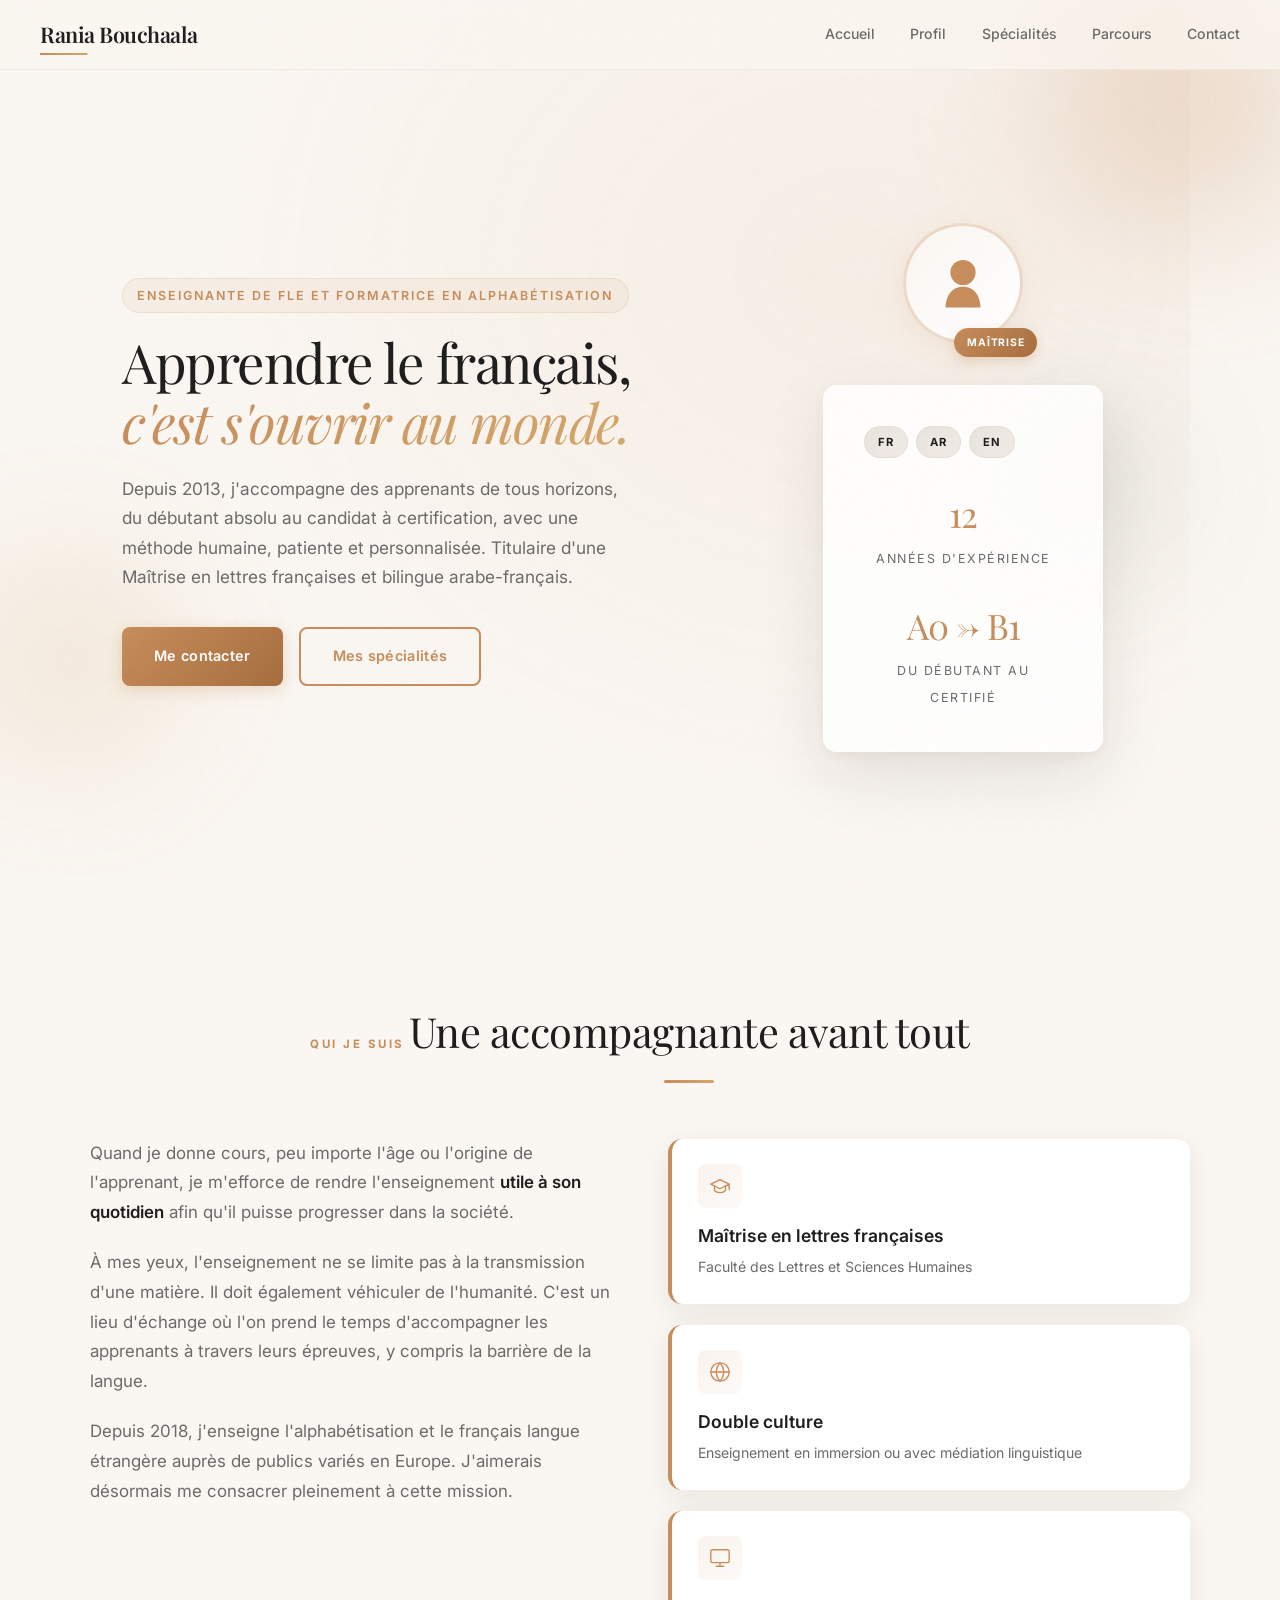
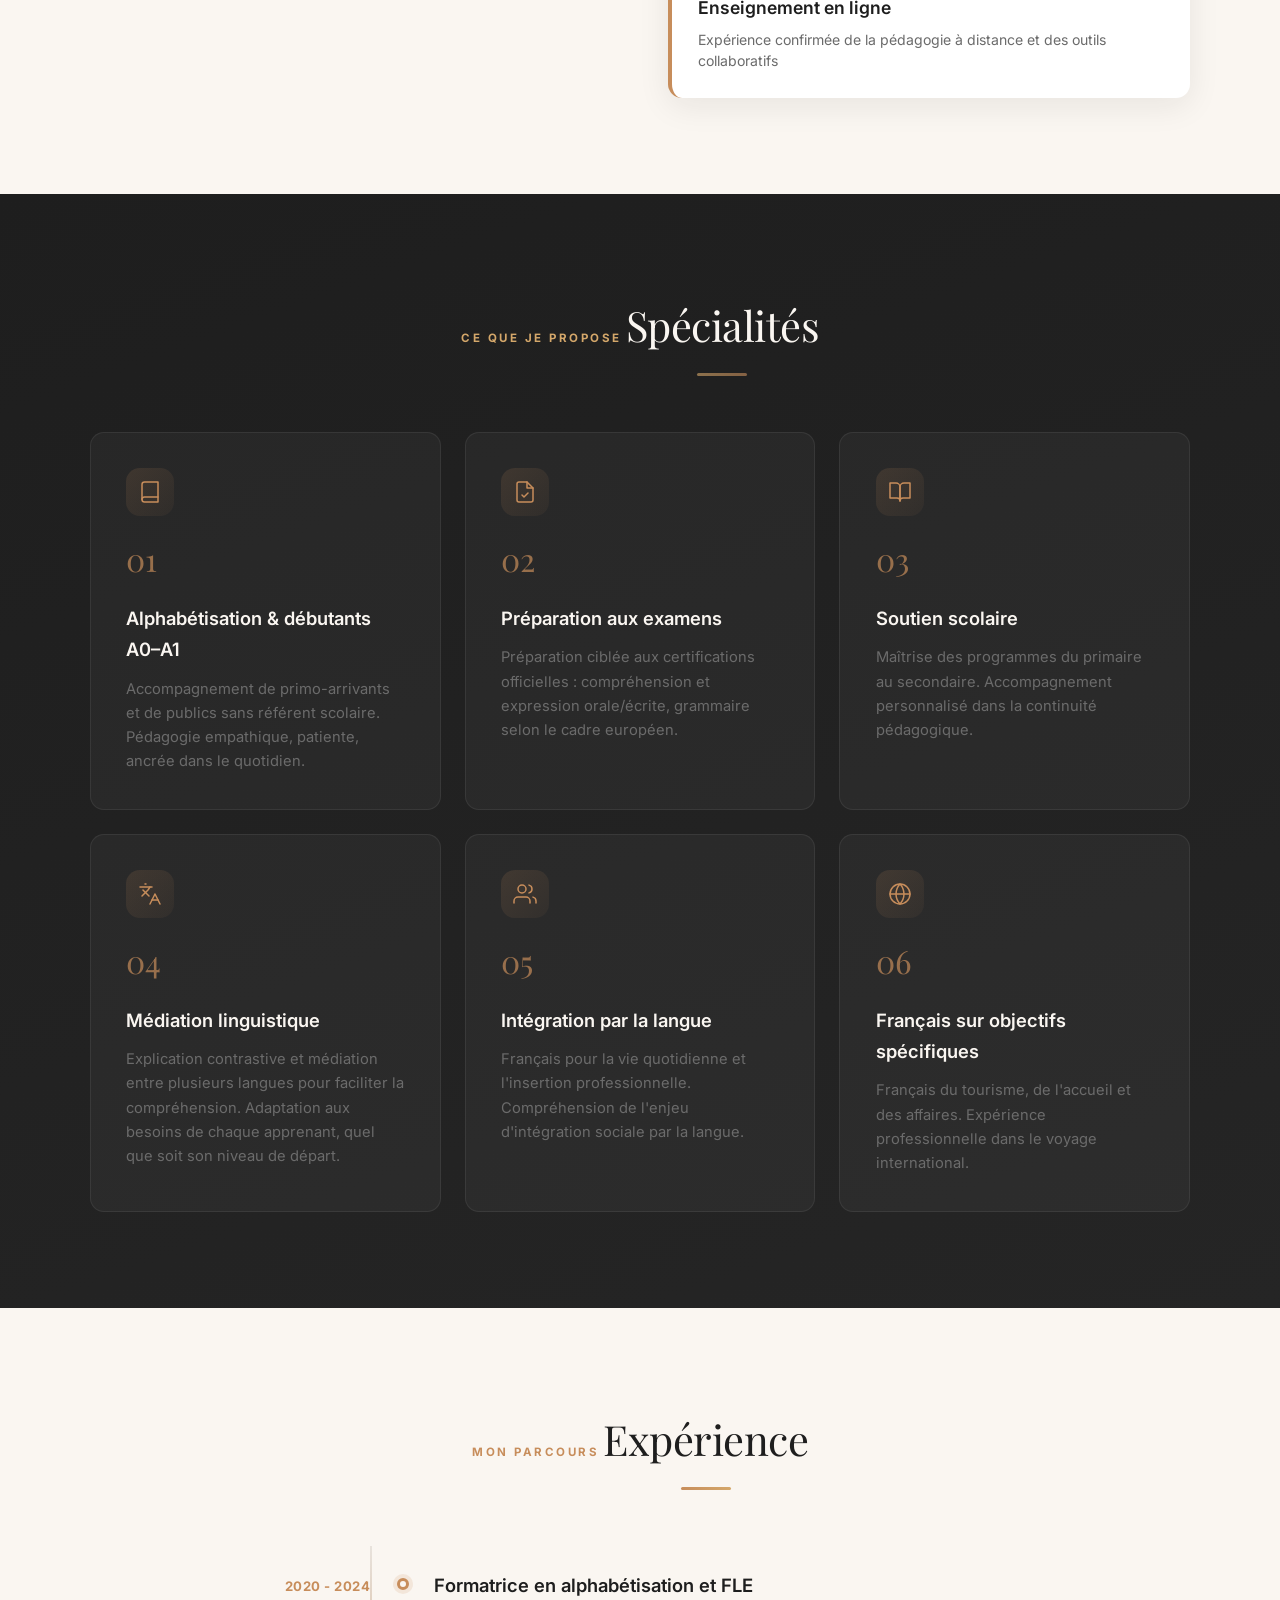
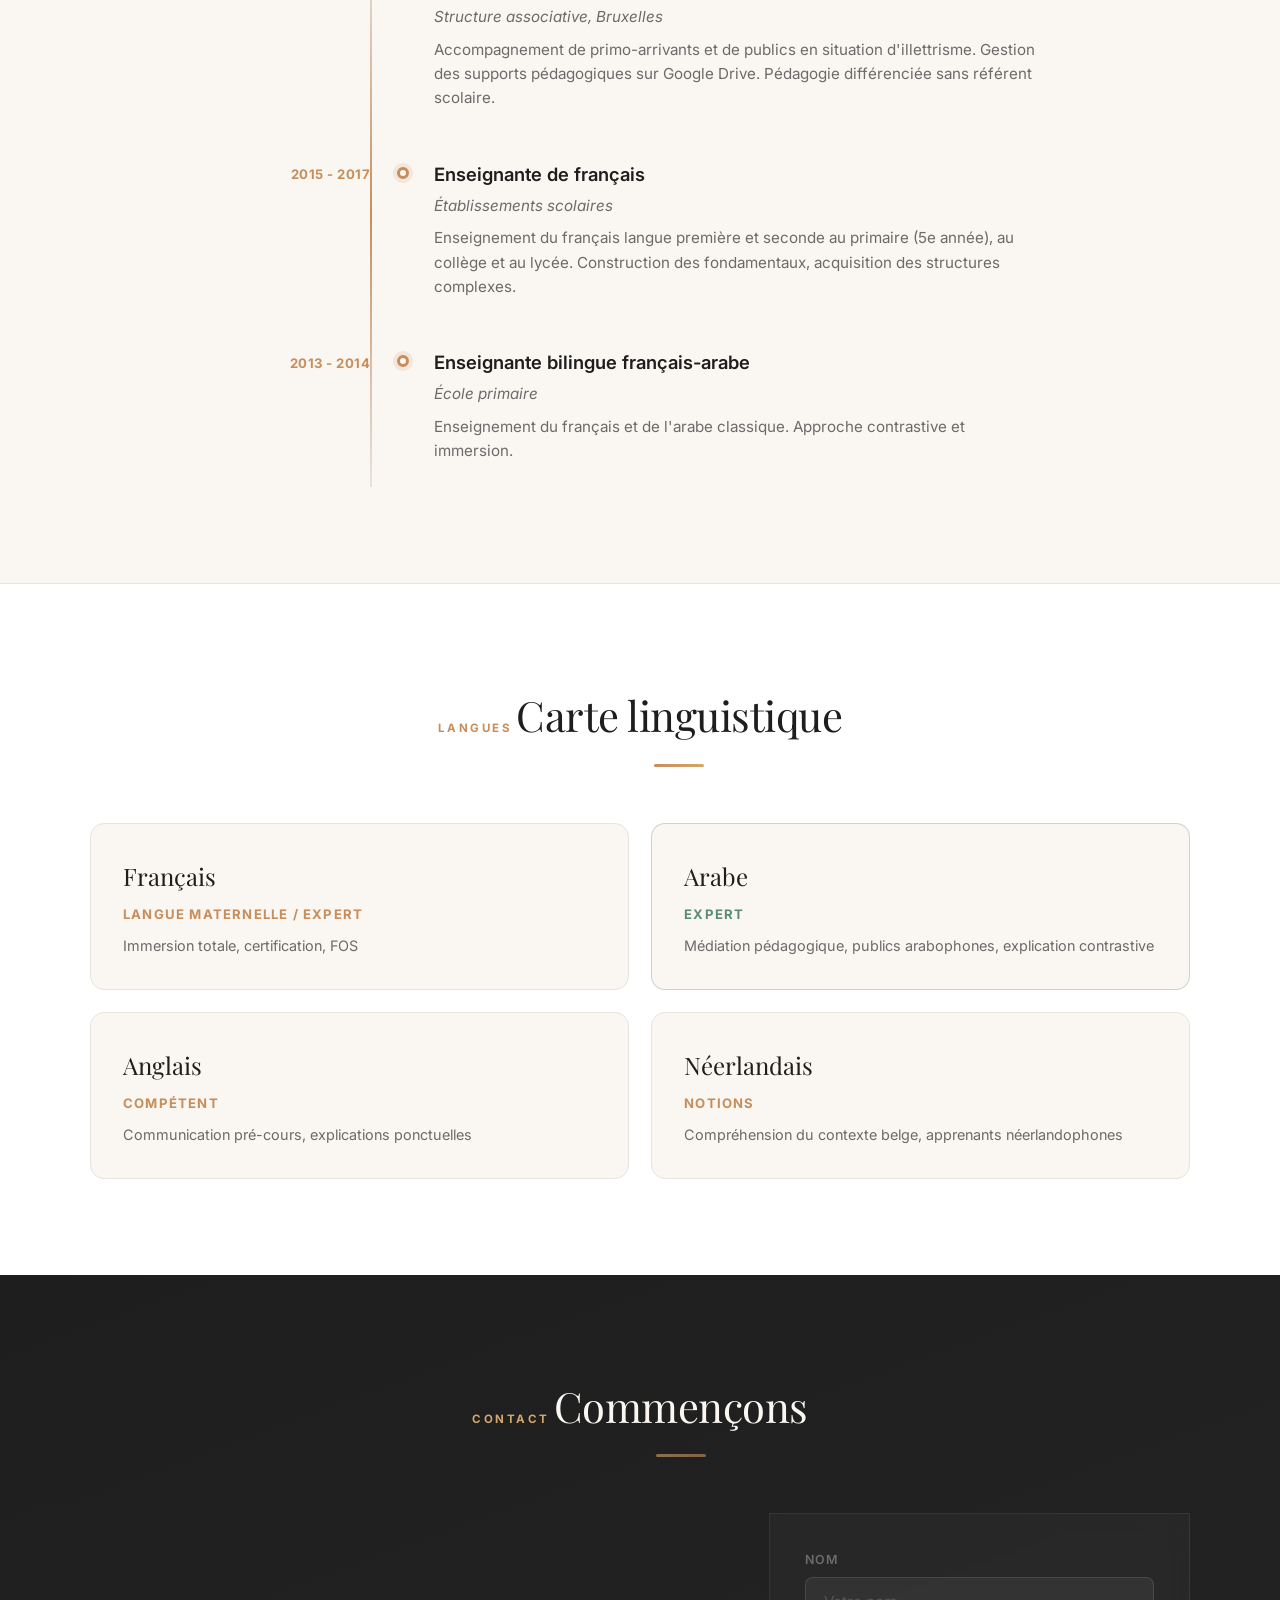
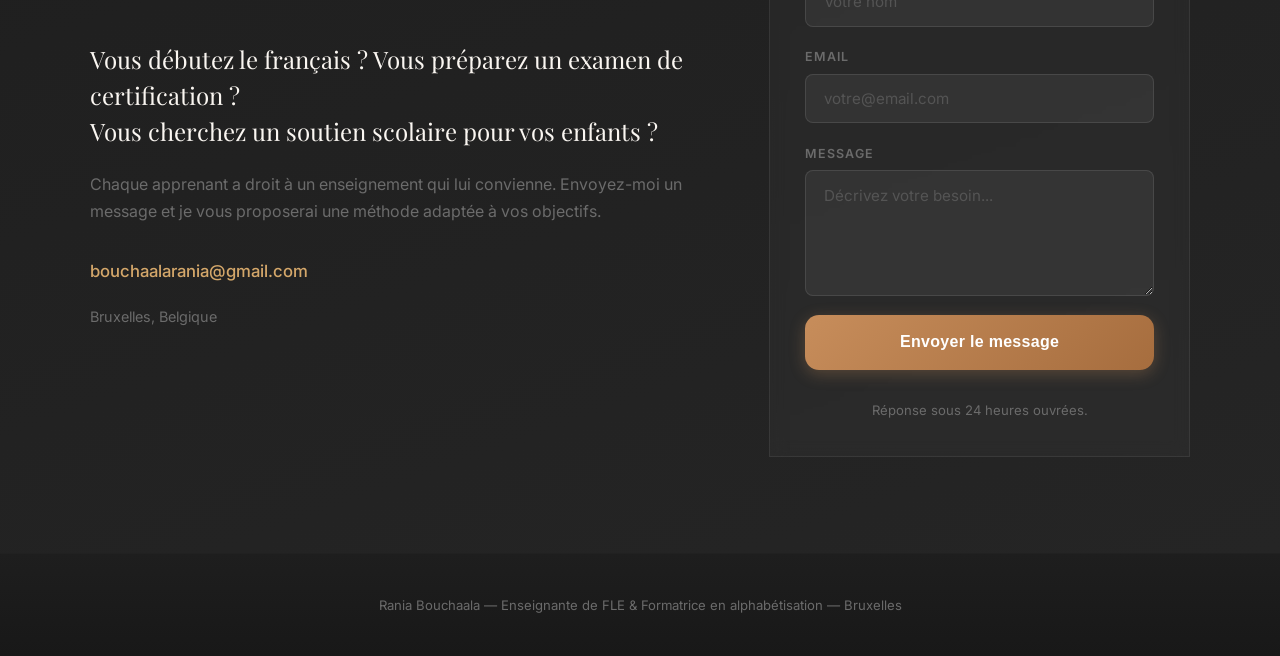
==== commit d6499f48: "Formulaire de contact fonctionnel via FormSubmit" ====
--- a/index.html
+++ b/index.html
@@ -250,7 +250,7 @@
             Vous cherchez un soutien scolaire pour vos enfants ?
           </p>
           <p class="contact-body">
-            Chaque apprenant a droit à un enseignement qui lui convienne. Contactez-moi
+            Chaque apprenant a droit à un enseignement qui lui convienne. Envoyez-moi un message
             et je vous proposerai une méthode adaptée à vos objectifs.
           </p>
           <div class="contact-details">
@@ -258,9 +258,26 @@
             <span class="contact-location">Bruxelles, Belgique</span>
           </div>
         </div>
-        <div class="contact-cta">
-          <a href="mailto:bouchaalarania@gmail.com" class="btn btn-primary btn-large">Envoyer un email</a>
-          <p class="contact-note">Réponse sous 24 heures ouvrées.</p>
+        <div class="contact-form-wrap">
+          <form action="https://formsubmit.co/bouchaalarania@gmail.com" method="POST" class="contact-form">
+            <input type="hidden" name="_subject" value="Nouveau message — Site FLE Rania Bouchaala">
+            <input type="hidden" name="_next" value="https://skan-triki.github.io/rania-bouchaala/">
+            <input type="hidden" name="_captcha" value="false">
+            <div class="form-group">
+              <label for="name">Nom</label>
+              <input type="text" id="name" name="name" placeholder="Votre nom" required>
+            </div>
+            <div class="form-group">
+              <label for="email">Email</label>
+              <input type="email" id="email" name="email" placeholder="votre@email.com" required>
+            </div>
+            <div class="form-group">
+              <label for="message">Message</label>
+              <textarea id="message" name="message" rows="5" placeholder="Décrivez votre besoin..." required></textarea>
+            </div>
+            <button type="submit" class="btn btn-primary btn-large btn-full">Envoyer le message</button>
+            <p class="contact-note">Réponse sous 24 heures ouvrées.</p>
+          </form>
         </div>
       </div>
     </div>
--- a/style.css
+++ b/style.css
@@ -469,8 +469,40 @@
 .contact-link:hover { color: var(--c-creme); }
 .contact-link:hover::after { width: 100%; }
 .contact-location { font-size: 0.9rem; color: var(--c-gris); margin-top: 0.5rem; display: flex; align-items: center; gap: 0.4rem; }
-.contact-cta { text-align: center; }
-.contact-note { font-size: 0.82rem; color: var(--c-gris); margin-top: 1.2rem; }
+.contact-form-wrap {
+  background: rgba(255,255,255,0.03);
+  border: 1px solid rgba(255,255,255,0.07);
+  border-radius: var(--radius-lg);
+  padding: 2.2rem;
+  backdrop-filter: blur(8px);
+}
+.contact-form { display: flex; flex-direction: column; gap: 1.2rem; }
+.form-group { display: flex; flex-direction: column; gap: 0.4rem; }
+.form-group label {
+  font-size: 0.78rem; font-weight: 600; text-transform: uppercase;
+  letter-spacing: 1px; color: var(--c-gris);
+}
+.contact-form input,
+.contact-form textarea {
+  background: rgba(255,255,255,0.05);
+  border: 1px solid rgba(255,255,255,0.1);
+  border-radius: var(--radius-sm);
+  padding: 0.9rem 1.1rem;
+  color: var(--c-creme);
+  font-family: var(--font-sans); font-size: 0.95rem;
+  transition: border-color 0.3s, box-shadow 0.3s, background 0.3s;
+  outline: none; resize: vertical;
+}
+.contact-form input::placeholder,
+.contact-form textarea::placeholder { color: var(--c-gris); opacity: 0.6; }
+.contact-form input:focus,
+.contact-form textarea:focus {
+  border-color: var(--c-terre);
+  background: rgba(255,255,255,0.08);
+  box-shadow: 0 0 0 3px rgba(199,141,91,0.15);
+}
+.btn-full { width: 100%; justify-content: center; }
+.contact-note { font-size: 0.82rem; color: var(--c-gris); margin-top: 0.6rem; text-align: center; }
 
 /* --- Footer --- */
 .footer {
@@ -486,8 +518,9 @@
   .hero-visual { order: -1; }
   .profil-grid { grid-template-columns: 1fr; gap: 2.5rem; }
   .specs-grid { grid-template-columns: 1fr; }
-  .contact-grid { grid-template-columns: 1fr; text-align: center; }
+  .contact-grid { grid-template-columns: 1fr; text-align: center; gap: 2.5rem; }
   .contact-details { align-items: center; }
+  .contact-form-wrap { padding: 1.8rem; }
   .lang-grid { grid-template-columns: 1fr; }
   .timeline::before { left: 0; }
   .timeline-item { padding-left: 1.5rem; }
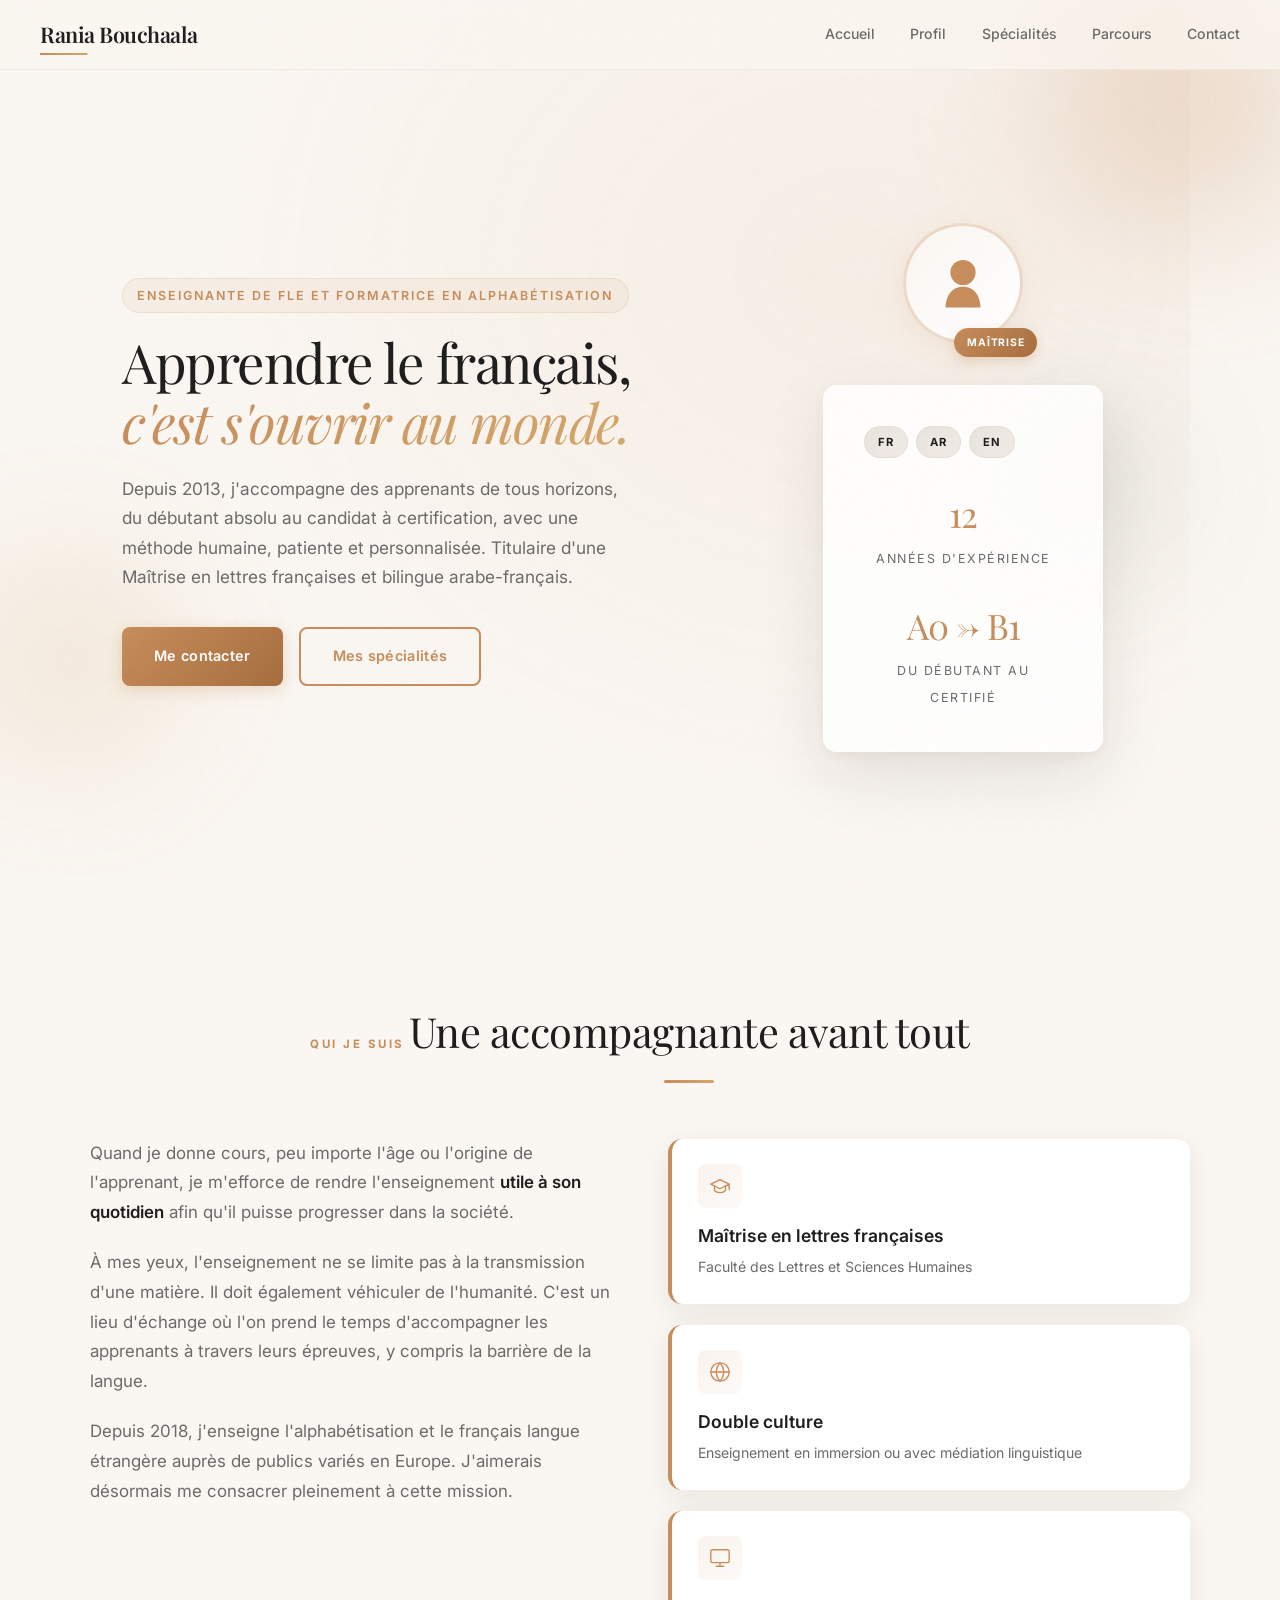
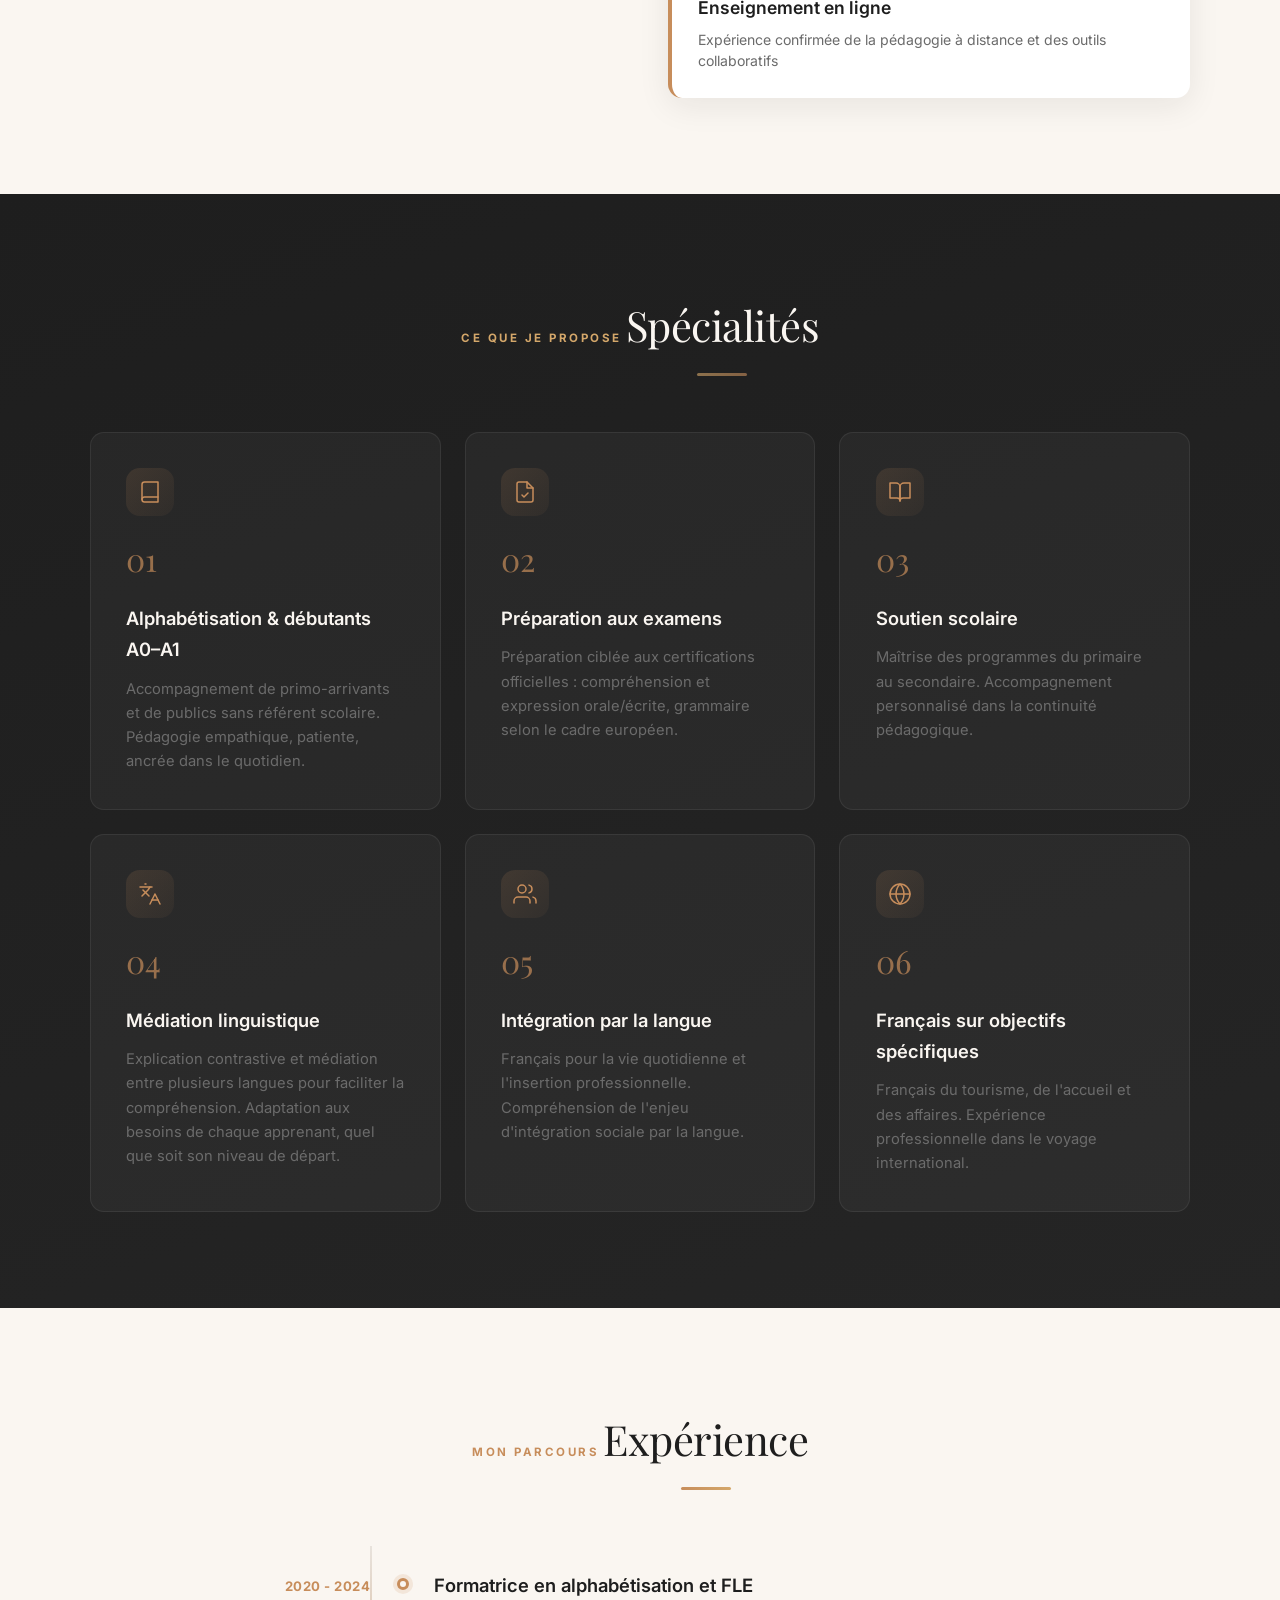
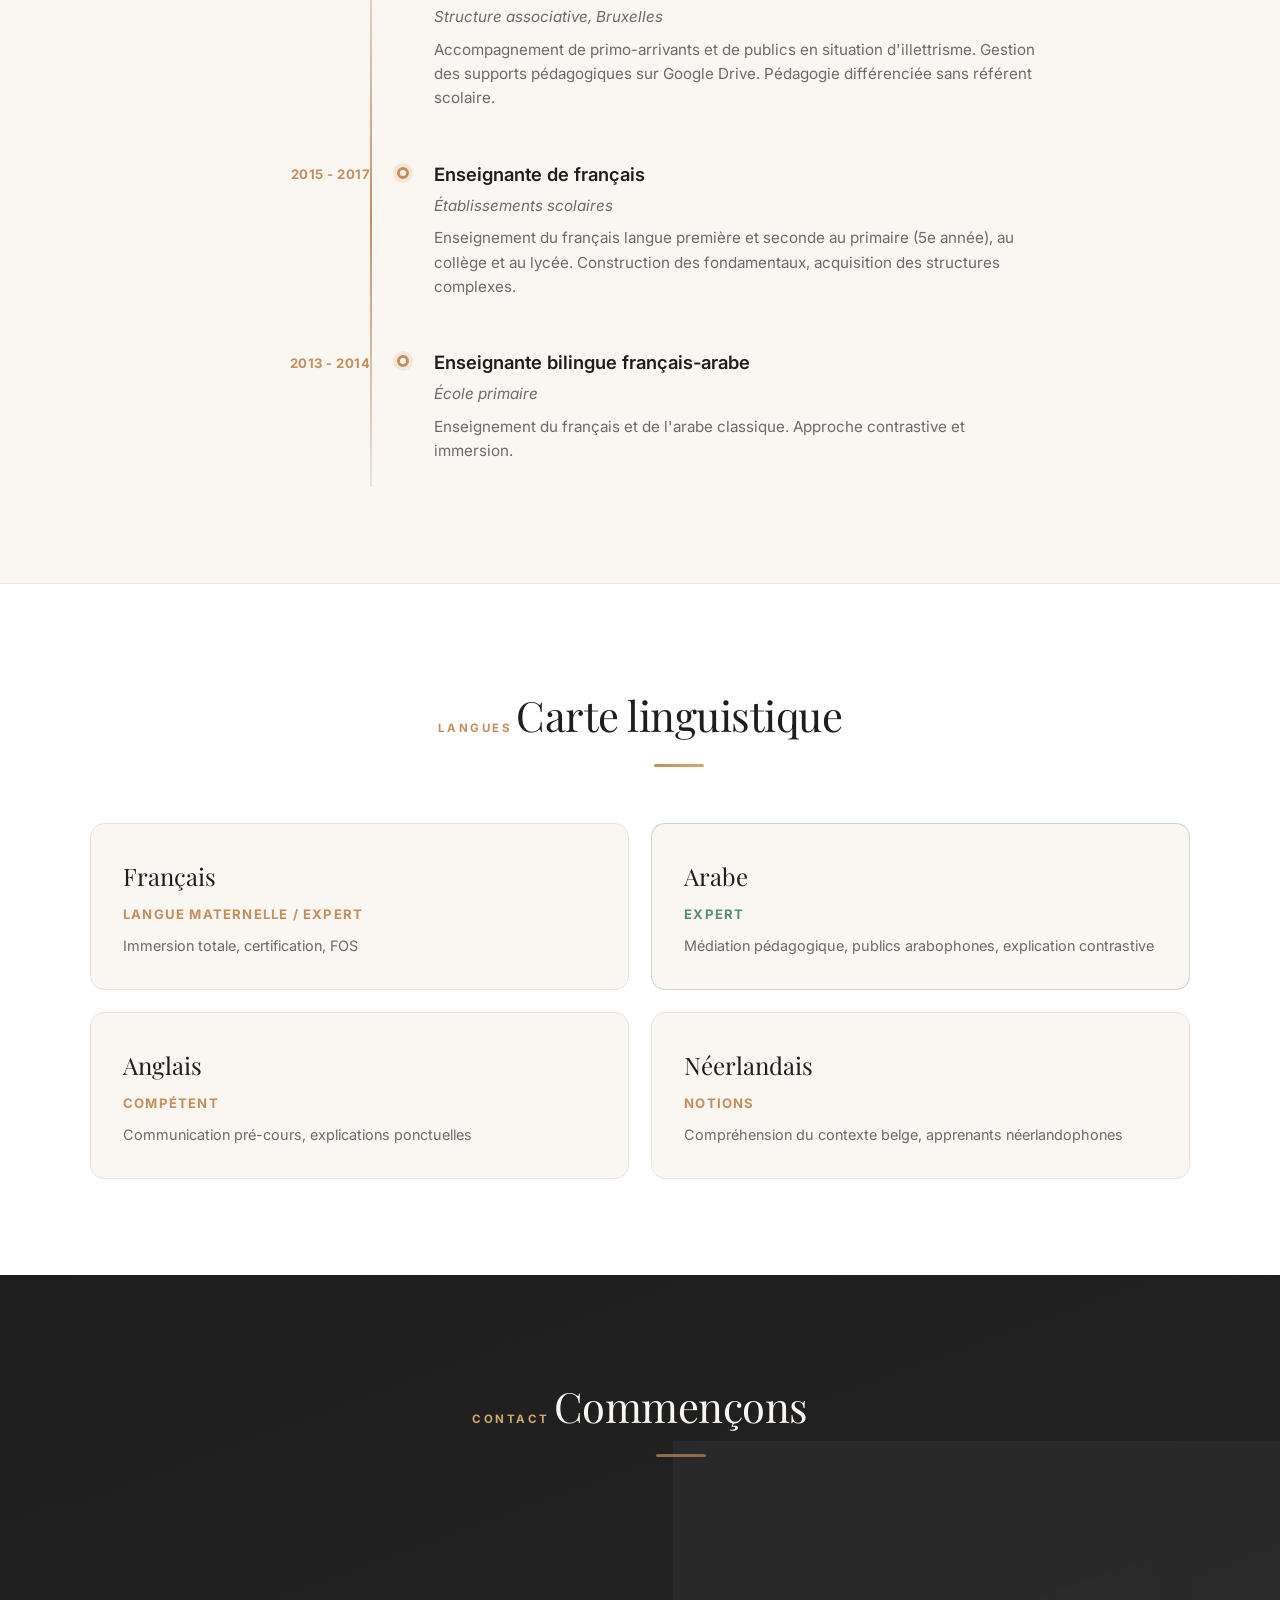
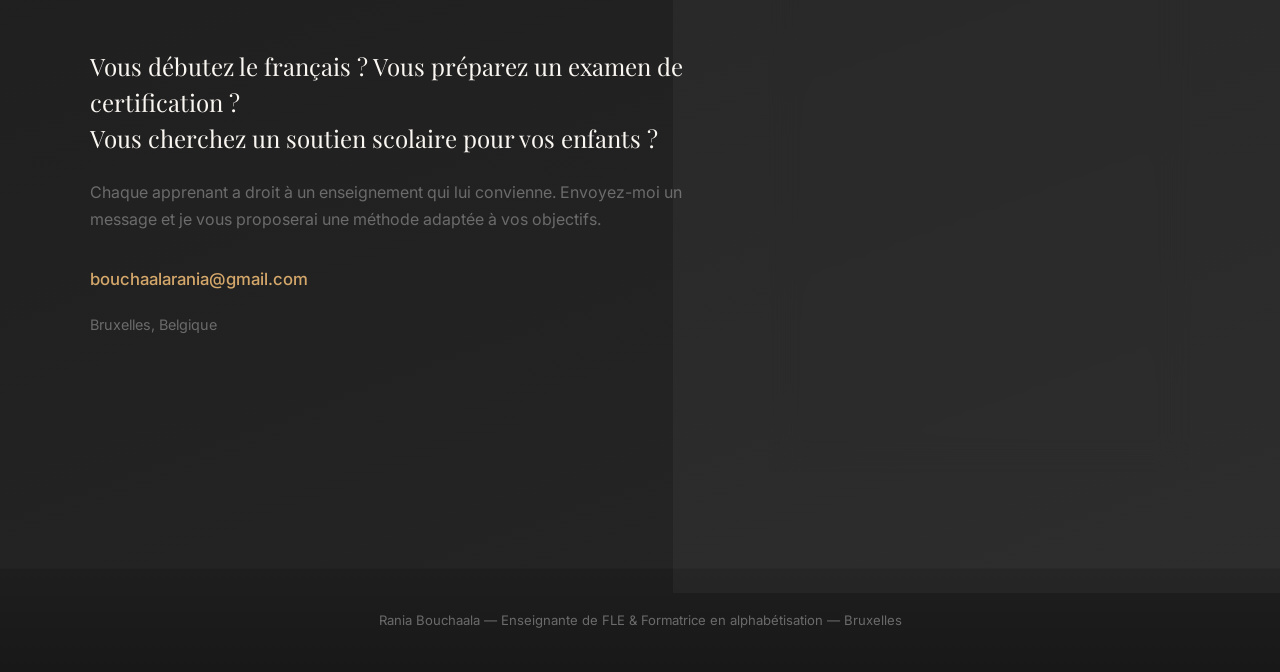
==== commit 4a39c34f: "Design formulaire premium : icônes SVG, glassmorphism, glow focus, état loading" ====
--- a/index.html
+++ b/index.html
@@ -265,17 +265,29 @@
             <input type="hidden" name="_captcha" value="false">
             <div class="form-group">
               <label for="name">Nom</label>
-              <input type="text" id="name" name="name" placeholder="Votre nom" required>
+              <div class="input-wrap">
+                <svg class="input-icon" viewBox="0 0 24 24" fill="none" stroke="currentColor" stroke-width="1.5"><path d="M20 21v-2a4 4 0 0 0-4-4H8a4 4 0 0 0-4 4v2"/><circle cx="12" cy="7" r="4"/></svg>
+                <input type="text" id="name" name="name" placeholder="Votre nom" required>
+              </div>
             </div>
             <div class="form-group">
               <label for="email">Email</label>
-              <input type="email" id="email" name="email" placeholder="votre@email.com" required>
+              <div class="input-wrap">
+                <svg class="input-icon" viewBox="0 0 24 24" fill="none" stroke="currentColor" stroke-width="1.5"><rect x="2" y="4" width="20" height="16" rx="2"/><path d="m22 7-8.97 5.7a1.94 1.94 0 0 1-2.06 0L2 7"/></svg>
+                <input type="email" id="email" name="email" placeholder="votre@email.com" required>
+              </div>
             </div>
             <div class="form-group">
               <label for="message">Message</label>
-              <textarea id="message" name="message" rows="5" placeholder="Décrivez votre besoin..." required></textarea>
+              <div class="input-wrap">
+                <svg class="input-icon textarea-icon" viewBox="0 0 24 24" fill="none" stroke="currentColor" stroke-width="1.5"><path d="M21 15a2 2 0 0 1-2 2H7l-4 4V5a2 2 0 0 1 2-2h14a2 2 0 0 1 2 2z"/></svg>
+                <textarea id="message" name="message" rows="5" placeholder="Décrivez votre besoin..." required></textarea>
+              </div>
             </div>
-            <button type="submit" class="btn btn-primary btn-large btn-full">Envoyer le message</button>
+            <button type="submit" class="btn btn-primary btn-large btn-full" id="submitBtn">
+              <span class="btn-text">Envoyer le message</span>
+              <span class="btn-loading" hidden>Envoi en cours...</span>
+            </button>
             <p class="contact-note">Réponse sous 24 heures ouvrées.</p>
           </form>
         </div>
--- a/style.css
+++ b/style.css
@@ -470,38 +470,61 @@
 .contact-link:hover::after { width: 100%; }
 .contact-location { font-size: 0.9rem; color: var(--c-gris); margin-top: 0.5rem; display: flex; align-items: center; gap: 0.4rem; }
 .contact-form-wrap {
-  background: rgba(255,255,255,0.03);
-  border: 1px solid rgba(255,255,255,0.07);
+  background: rgba(255,255,255,0.04);
+  border: 1px solid rgba(255,255,255,0.08);
   border-radius: var(--radius-lg);
-  padding: 2.2rem;
-  backdrop-filter: blur(8px);
-}
-.contact-form { display: flex; flex-direction: column; gap: 1.2rem; }
-.form-group { display: flex; flex-direction: column; gap: 0.4rem; }
+  padding: 2.4rem;
+  backdrop-filter: blur(16px) saturate(1.2);
+  box-shadow: 0 24px 64px rgba(0,0,0,0.2), inset 0 1px 0 rgba(255,255,255,0.04);
+  position: relative; overflow: hidden;
+}
+.contact-form-wrap::before {
+  content: ''; position: absolute; top: 0; left: 0; right: 0; height: 3px;
+  background: linear-gradient(90deg, var(--c-terre), var(--c-ocre), var(--c-terre));
+  opacity: 0.6;
+}
+.contact-form { display: flex; flex-direction: column; gap: 1.3rem; position: relative; z-index: 1; }
+.form-group { display: flex; flex-direction: column; gap: 0.5rem; }
 .form-group label {
-  font-size: 0.78rem; font-weight: 600; text-transform: uppercase;
-  letter-spacing: 1px; color: var(--c-gris);
-}
+  font-size: 0.75rem; font-weight: 600; text-transform: uppercase;
+  letter-spacing: 1.2px; color: var(--c-ocre);
+}
+.input-wrap {
+  position: relative; display: flex; align-items: center;
+}
+.input-icon {
+  position: absolute; left: 1rem; width: 18px; height: 18px;
+  color: var(--c-gris); pointer-events: none;
+  transition: color 0.3s var(--ease-out);
+  z-index: 1;
+}
+.input-icon.textarea-icon { top: 0.95rem; }
 .contact-form input,
 .contact-form textarea {
-  background: rgba(255,255,255,0.05);
+  width: 100%;
+  background: rgba(255,255,255,0.04);
   border: 1px solid rgba(255,255,255,0.1);
   border-radius: var(--radius-sm);
-  padding: 0.9rem 1.1rem;
+  padding: 0.9rem 1.1rem 0.9rem 2.8rem;
   color: var(--c-creme);
   font-family: var(--font-sans); font-size: 0.95rem;
   transition: border-color 0.3s, box-shadow 0.3s, background 0.3s;
   outline: none; resize: vertical;
 }
+.contact-form textarea { padding-left: 2.8rem; padding-top: 0.9rem; }
 .contact-form input::placeholder,
-.contact-form textarea::placeholder { color: var(--c-gris); opacity: 0.6; }
+.contact-form textarea::placeholder { color: var(--c-gris); opacity: 0.5; }
 .contact-form input:focus,
 .contact-form textarea:focus {
   border-color: var(--c-terre);
-  background: rgba(255,255,255,0.08);
-  box-shadow: 0 0 0 3px rgba(199,141,91,0.15);
-}
+  background: rgba(255,255,255,0.07);
+  box-shadow: 0 0 20px rgba(199,141,91,0.12), 0 0 0 1px rgba(199,141,91,0.3);
+}
+.input-wrap:focus-within .input-icon { color: var(--c-terre); }
 .btn-full { width: 100%; justify-content: center; }
+.btn-loading { display: none; }
+.contact-form.form-loading .btn-text { display: none; }
+.contact-form.form-loading .btn-loading { display: inline; }
 .contact-note { font-size: 0.82rem; color: var(--c-gris); margin-top: 0.6rem; text-align: center; }
 
 /* --- Footer --- */
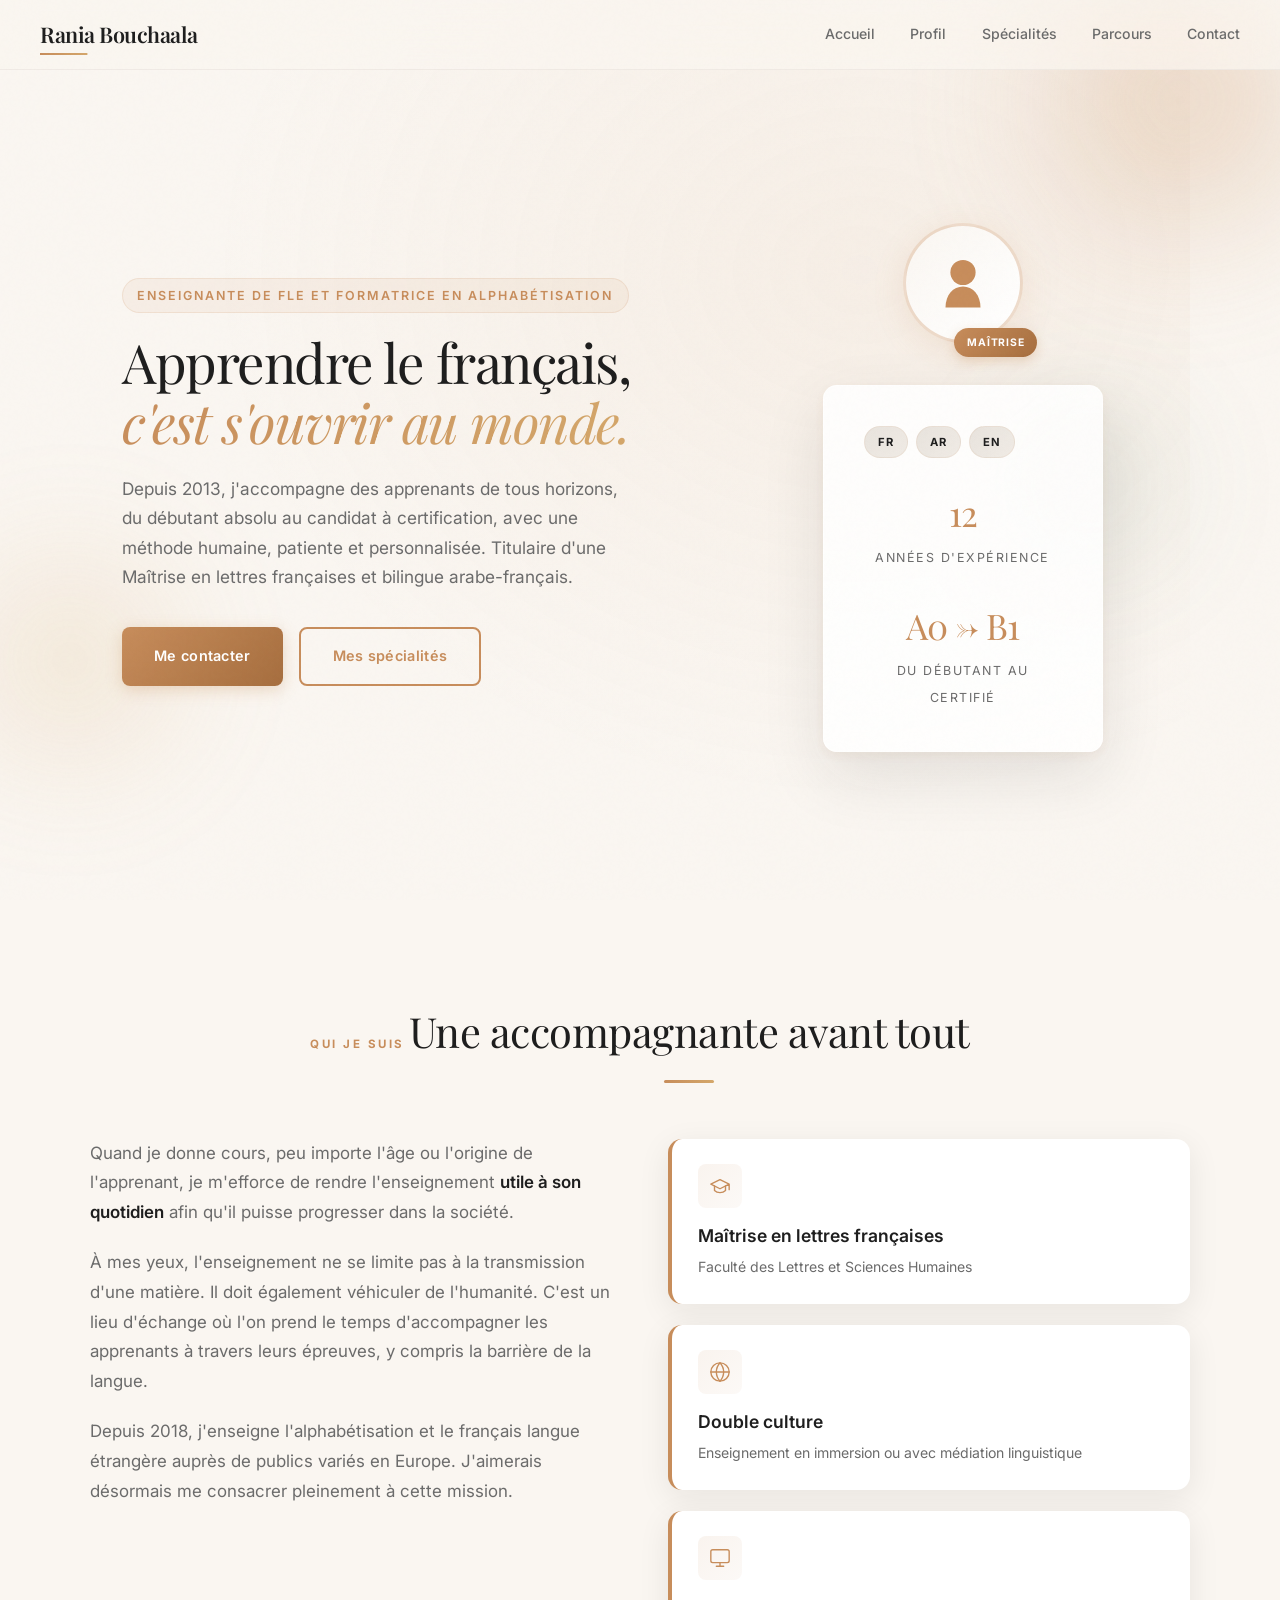
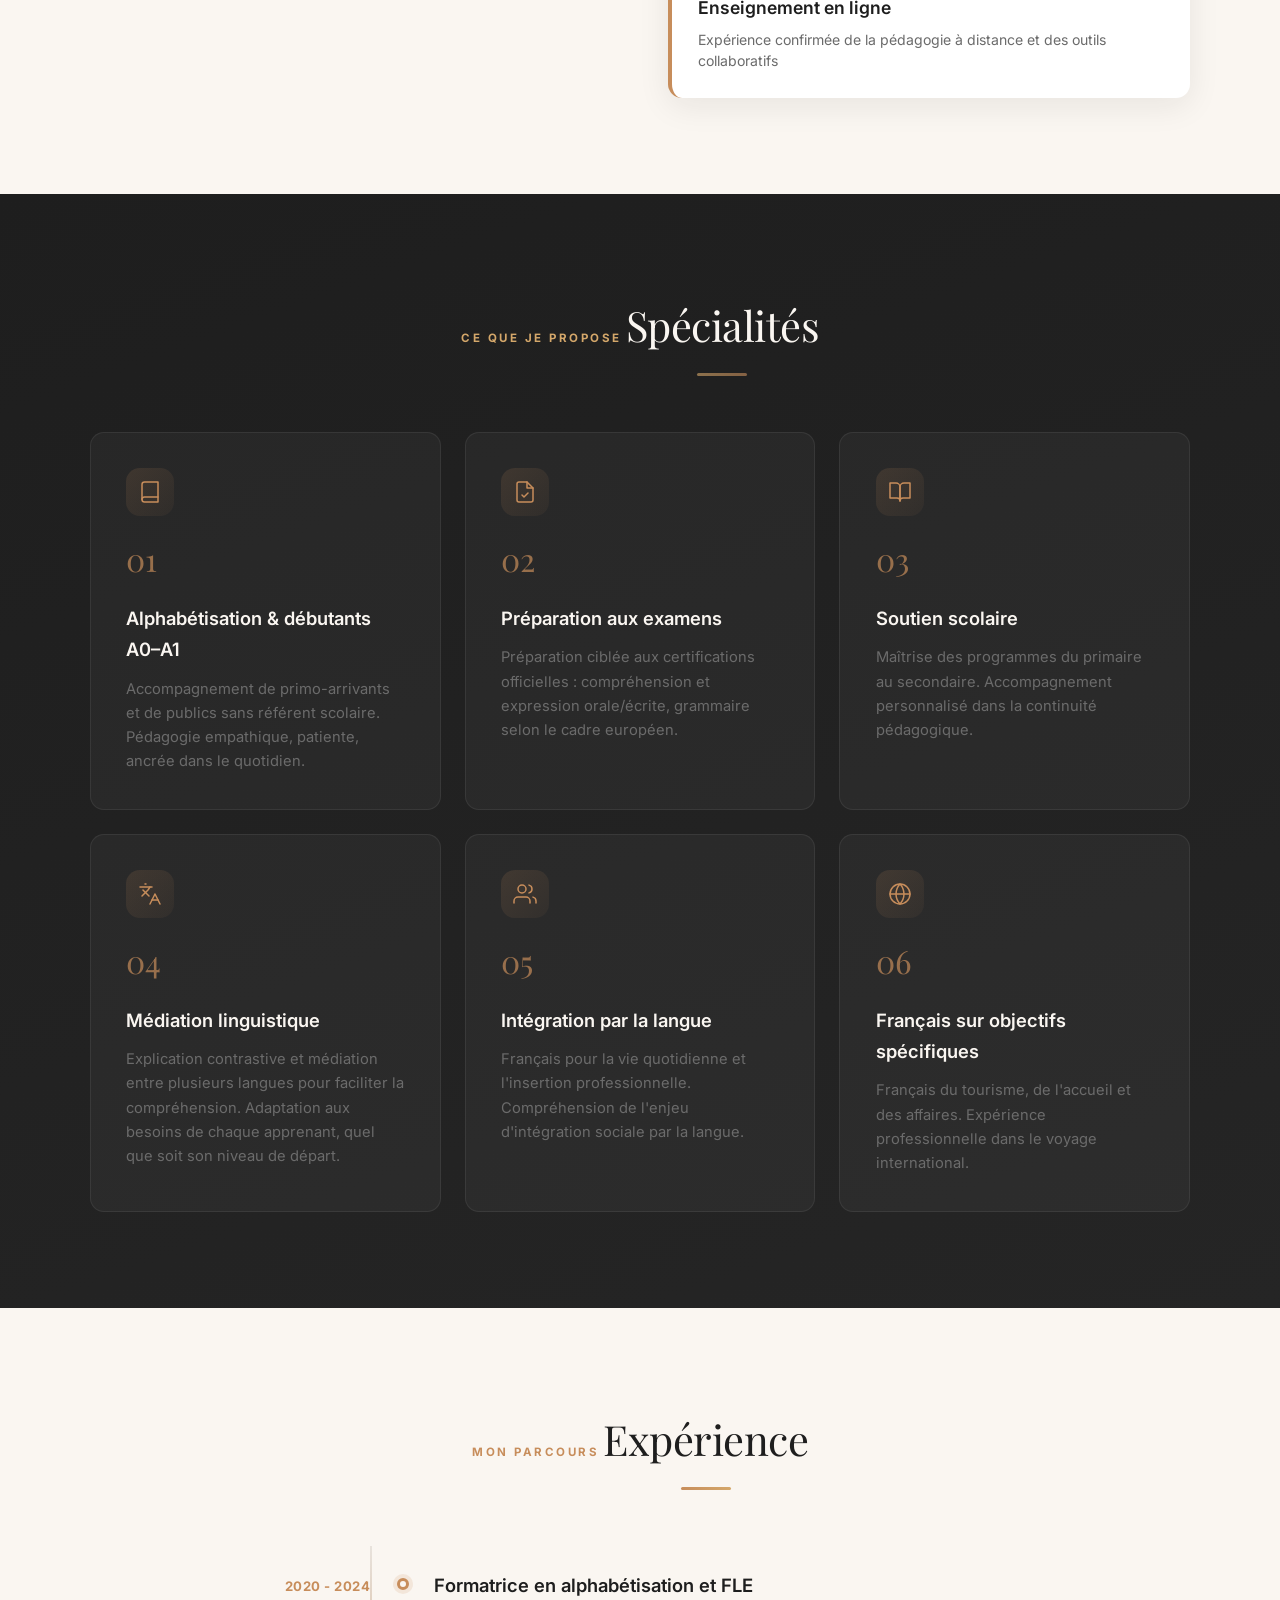
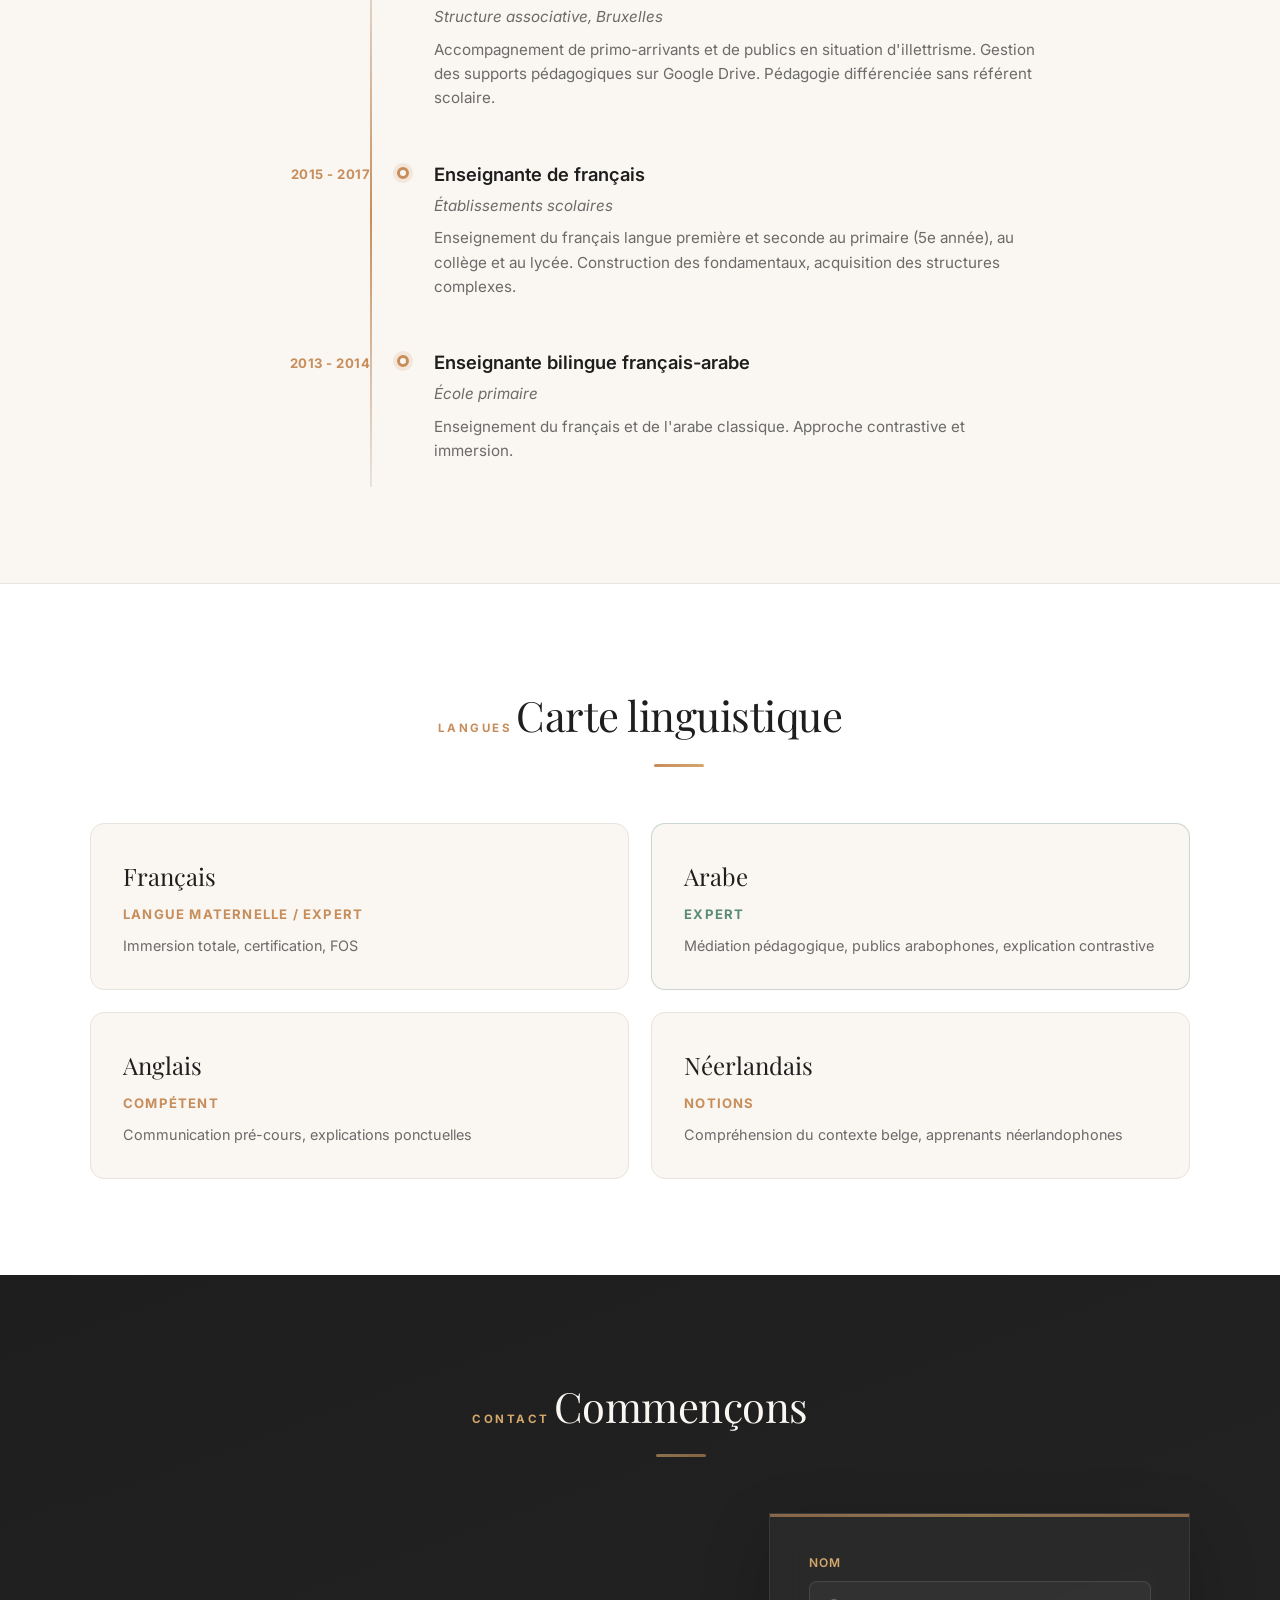
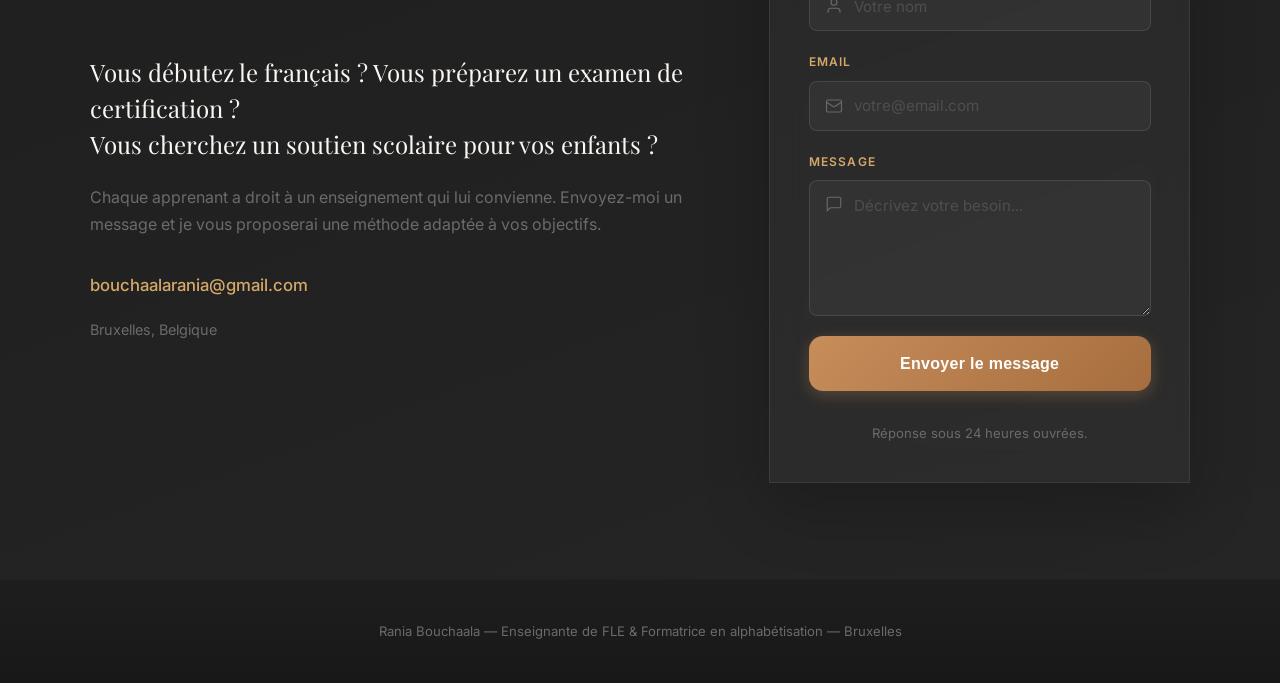
==== commit a4603025: "Fix: taille des icônes SVG formulaire + cache-bust CSS" ====
--- a/index.html
+++ b/index.html
@@ -4,7 +4,7 @@
   <meta charset="UTF-8">
   <meta name="viewport" content="width=device-width, initial-scale=1.0">
   <title>Rania Bouchaala | Enseignante FLE & Alphabétisation</title>
-  <link rel="stylesheet" href="style.css">
+  <link rel="stylesheet" href="style.css?v=2">
   <link rel="preconnect" href="https://fonts.googleapis.com">
   <link href="https://fonts.googleapis.com/css2?family=Playfair+Display:ital,wght@0,400;0,600;1,400&family=Inter:wght@300;400;500;600;700&display=swap" rel="stylesheet">
 </head>
@@ -266,21 +266,21 @@
             <div class="form-group">
               <label for="name">Nom</label>
               <div class="input-wrap">
-                <svg class="input-icon" viewBox="0 0 24 24" fill="none" stroke="currentColor" stroke-width="1.5"><path d="M20 21v-2a4 4 0 0 0-4-4H8a4 4 0 0 0-4 4v2"/><circle cx="12" cy="7" r="4"/></svg>
+                <svg class="input-icon" width="18" height="18" viewBox="0 0 24 24" fill="none" stroke="currentColor" stroke-width="1.5"><path d="M20 21v-2a4 4 0 0 0-4-4H8a4 4 0 0 0-4 4v2"/><circle cx="12" cy="7" r="4"/></svg>
                 <input type="text" id="name" name="name" placeholder="Votre nom" required>
               </div>
             </div>
             <div class="form-group">
               <label for="email">Email</label>
               <div class="input-wrap">
-                <svg class="input-icon" viewBox="0 0 24 24" fill="none" stroke="currentColor" stroke-width="1.5"><rect x="2" y="4" width="20" height="16" rx="2"/><path d="m22 7-8.97 5.7a1.94 1.94 0 0 1-2.06 0L2 7"/></svg>
+                <svg class="input-icon" width="18" height="18" viewBox="0 0 24 24" fill="none" stroke="currentColor" stroke-width="1.5"><rect x="2" y="4" width="20" height="16" rx="2"/><path d="m22 7-8.97 5.7a1.94 1.94 0 0 1-2.06 0L2 7"/></svg>
                 <input type="email" id="email" name="email" placeholder="votre@email.com" required>
               </div>
             </div>
             <div class="form-group">
               <label for="message">Message</label>
               <div class="input-wrap">
-                <svg class="input-icon textarea-icon" viewBox="0 0 24 24" fill="none" stroke="currentColor" stroke-width="1.5"><path d="M21 15a2 2 0 0 1-2 2H7l-4 4V5a2 2 0 0 1 2-2h14a2 2 0 0 1 2 2z"/></svg>
+                <svg class="input-icon textarea-icon" width="18" height="18" viewBox="0 0 24 24" fill="none" stroke="currentColor" stroke-width="1.5"><path d="M21 15a2 2 0 0 1-2 2H7l-4 4V5a2 2 0 0 1 2-2h14a2 2 0 0 1 2 2z"/></svg>
                 <textarea id="message" name="message" rows="5" placeholder="Décrivez votre besoin..." required></textarea>
               </div>
             </div>
--- a/style.css
+++ b/style.css
@@ -493,25 +493,26 @@
   position: relative; display: flex; align-items: center;
 }
 .input-icon {
-  position: absolute; left: 1rem; width: 18px; height: 18px;
+  position: absolute; left: 1rem; top: 50%; transform: translateY(-50%);
+  width: 18px; height: 18px; flex-shrink: 0;
   color: var(--c-gris); pointer-events: none;
   transition: color 0.3s var(--ease-out);
-  z-index: 1;
-}
-.input-icon.textarea-icon { top: 0.95rem; }
+  z-index: 2;
+}
+.input-icon.textarea-icon { top: 0.95rem; transform: none; }
 .contact-form input,
 .contact-form textarea {
-  width: 100%;
+  width: 100%; min-height: 48px;
   background: rgba(255,255,255,0.04);
   border: 1px solid rgba(255,255,255,0.1);
   border-radius: var(--radius-sm);
-  padding: 0.9rem 1.1rem 0.9rem 2.8rem;
+  padding: 0.85rem 1.1rem 0.85rem 2.8rem;
   color: var(--c-creme);
-  font-family: var(--font-sans); font-size: 0.95rem;
+  font-family: var(--font-sans); font-size: 0.95rem; line-height: 1.4;
   transition: border-color 0.3s, box-shadow 0.3s, background 0.3s;
   outline: none; resize: vertical;
 }
-.contact-form textarea { padding-left: 2.8rem; padding-top: 0.9rem; }
+.contact-form textarea { min-height: 120px; padding-left: 2.8rem; padding-top: 0.85rem; }
 .contact-form input::placeholder,
 .contact-form textarea::placeholder { color: var(--c-gris); opacity: 0.5; }
 .contact-form input:focus,
